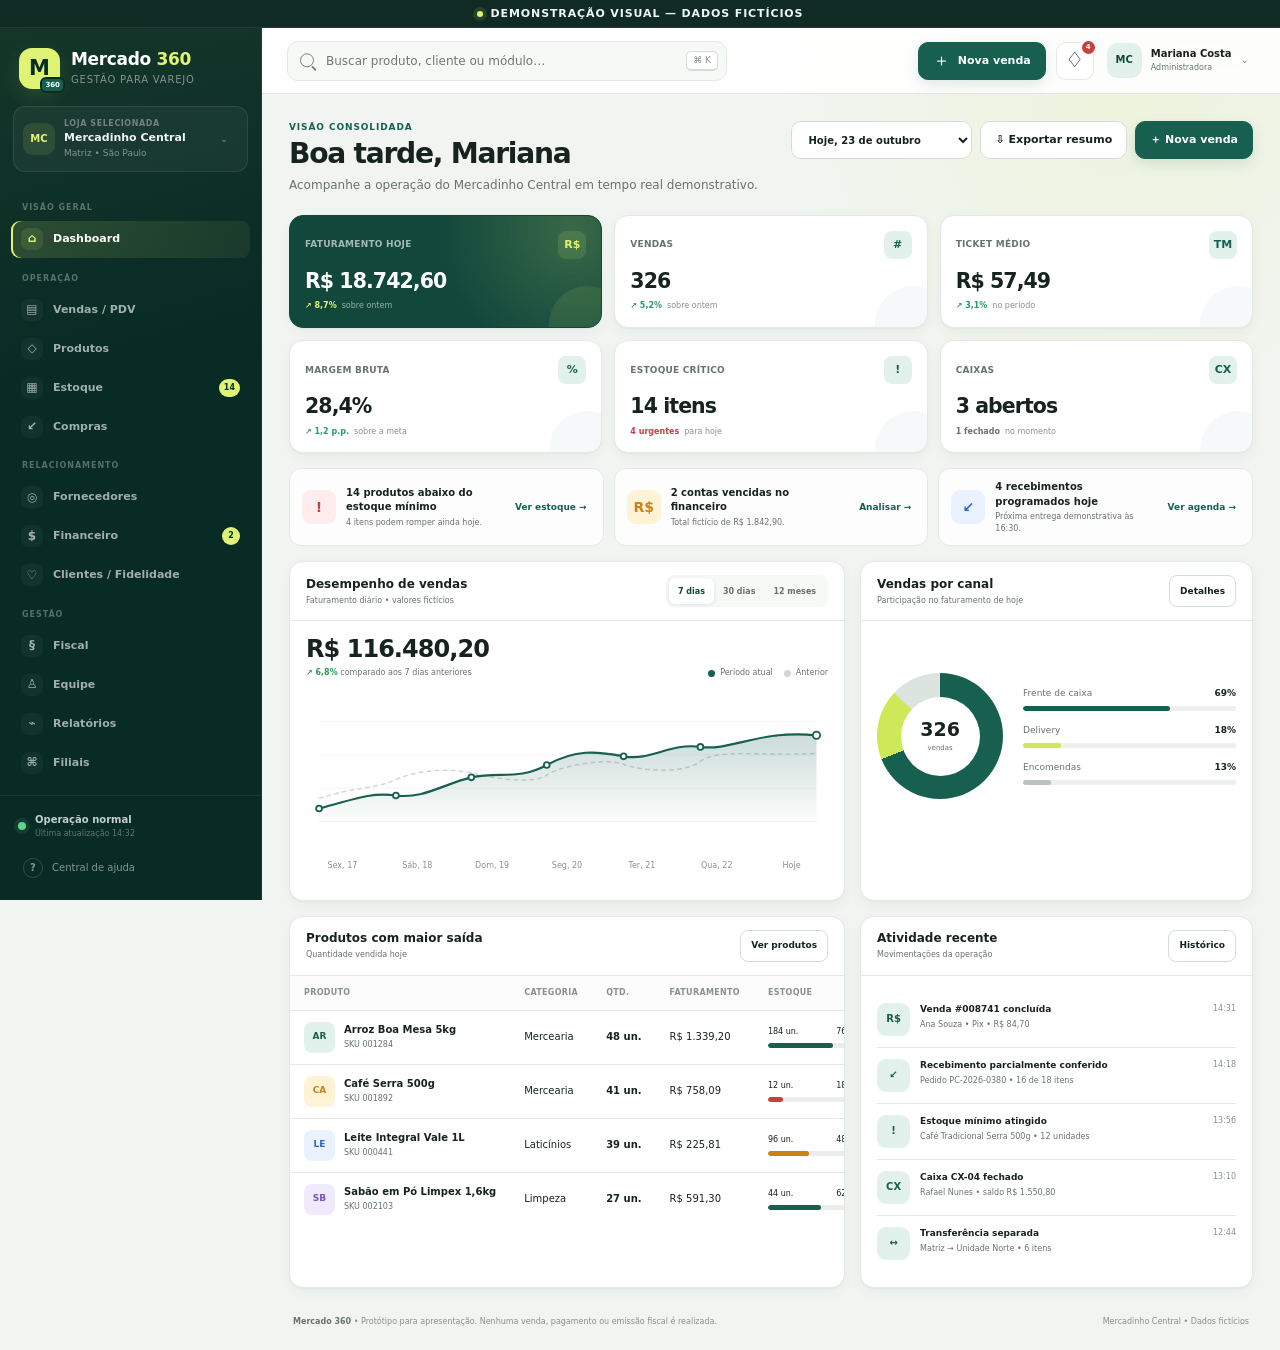
==== mercado-360/index.html @ c3886b01 "Publish Mercado 360 interactive demonstration" ====
<!doctype html>
<html lang="pt-BR">
  <head>
    <meta charset="utf-8" />
    <meta name="viewport" content="width=device-width, initial-scale=1" />
    <meta name="theme-color" content="#123b34" />
    <meta name="robots" content="noindex, nofollow" />
    <meta
      name="description"
      content="Demonstração visual do Mercado 360, uma plataforma de gestão para mercados e redes varejistas."
    />
    <title>Mercado 360 — Gestão inteligente para o varejo</title>
    <link rel="icon" href="data:image/svg+xml,%3Csvg xmlns='http://www.w3.org/2000/svg' viewBox='0 0 64 64'%3E%3Crect width='64' height='64' rx='16' fill='%23123b34'/%3E%3Cpath d='M17 45V19h8l7 12 7-12h8v26h-8V31l-7 11-7-11v14z' fill='%23d8f596'/%3E%3C/svg%3E" />
    <link rel="stylesheet" href="./styles.css" />
  </head>
  <body>
    <a class="skip-link" href="#main-content">Pular para o conteúdo</a>

    <div class="demo-strip" role="note">
      <span class="demo-strip__dot" aria-hidden="true"></span>
      Demonstração visual — dados fictícios
    </div>

    <div class="app-shell">
      <div class="sidebar-backdrop" data-close-menu></div>

      <aside class="sidebar" id="sidebar" aria-label="Navegação principal">
        <div class="brand">
          <div class="brand__mark" aria-hidden="true">
            <span>M</span>
            <i>360</i>
          </div>
          <div>
            <strong>Mercado <b>360</b></strong>
            <small>Gestão para varejo</small>
          </div>
        </div>

        <div class="store-switcher">
          <div class="store-switcher__icon" aria-hidden="true">MC</div>
          <div>
            <small>Loja selecionada</small>
            <strong>Mercadinho Central</strong>
            <span>Matriz • São Paulo</span>
          </div>
          <button class="icon-button icon-button--quiet" type="button" data-demo-action="Troca de loja" aria-label="Trocar loja">
            <span aria-hidden="true">⌄</span>
          </button>
        </div>

        <nav class="primary-nav" id="primary-nav" aria-label="Módulos do sistema"></nav>

        <div class="sidebar__footer">
          <div class="operation-status">
            <span class="status-pulse" aria-hidden="true"></span>
            <div>
              <strong>Operação normal</strong>
              <small>Última atualização 14:32</small>
            </div>
          </div>
          <button class="support-link" type="button" data-demo-action="Central de ajuda">
            <span aria-hidden="true">?</span>
            Central de ajuda
          </button>
        </div>
      </aside>

      <section class="workspace">
        <header class="topbar">
          <div class="topbar__start">
            <button class="menu-toggle icon-button" id="menu-toggle" type="button" aria-label="Abrir menu" aria-controls="sidebar" aria-expanded="false">
              <span></span><span></span><span></span>
            </button>
            <div class="global-search" id="global-search-wrap">
              <span class="global-search__icon" aria-hidden="true"></span>
              <label class="sr-only" for="global-search">Buscar no sistema</label>
              <input
                id="global-search"
                type="search"
                autocomplete="off"
                placeholder="Buscar produto, cliente ou módulo…"
                aria-controls="search-results"
                aria-expanded="false"
              />
              <kbd>⌘ K</kbd>
              <div class="search-results" id="search-results" role="listbox" aria-label="Resultados da busca"></div>
            </div>
          </div>

          <div class="topbar__actions">
            <button class="quick-sale-button" type="button" data-open-sale>
              <span aria-hidden="true">＋</span>
              <span>Nova venda</span>
            </button>
            <button class="icon-button notification-button" type="button" data-demo-action="Central de notificações" aria-label="Notificações">
              <span aria-hidden="true">♢</span>
              <i>4</i>
            </button>
            <button class="profile-button" type="button" data-demo-action="Menu do perfil" aria-label="Abrir perfil de Mariana Costa">
              <span class="avatar">MC</span>
              <span class="profile-button__copy">
                <strong>Mariana Costa</strong>
                <small>Administradora</small>
              </span>
              <span aria-hidden="true">⌄</span>
            </button>
          </div>
        </header>

        <main class="content" id="main-content" tabindex="-1">
          <div id="page-content" aria-live="polite"></div>
        </main>
      </section>
    </div>

    <div class="modal" id="sale-modal" role="dialog" aria-modal="true" aria-labelledby="sale-modal-title" hidden>
      <div class="modal__backdrop" data-close-sale></div>
      <div class="sale-panel">
        <header class="sale-panel__header">
          <div>
            <span class="eyebrow">Venda demonstrativa</span>
            <h2 id="sale-modal-title">Nova venda</h2>
          </div>
          <button class="icon-button" type="button" data-close-sale aria-label="Fechar nova venda">×</button>
        </header>

        <div class="sale-panel__body">
          <section class="product-picker">
            <label for="sale-search">Localizar item</label>
            <div class="sale-search">
              <span aria-hidden="true"></span>
              <input id="sale-search" type="search" placeholder="Código de barras ou descrição" autocomplete="off" />
              <kbd>F2</kbd>
            </div>
            <p class="field-help">Clique em um produto para adicionar ao carrinho.</p>
            <div class="sale-categories" aria-label="Categorias">
              <button class="chip is-active" type="button">Todos</button>
              <button class="chip" type="button">Mercearia</button>
              <button class="chip" type="button">Hortifruti</button>
              <button class="chip" type="button">Bebidas</button>
            </div>
            <div class="product-grid" id="sale-products"></div>
          </section>

          <aside class="cart" aria-label="Carrinho da venda">
            <div class="cart__heading">
              <div>
                <span class="eyebrow">Cupom atual</span>
                <h3>Itens da venda</h3>
              </div>
              <span class="cart-count" id="cart-count">0 itens</span>
            </div>
            <div class="cart-items" id="cart-items"></div>
            <div class="cart-empty" id="cart-empty">
              <span aria-hidden="true">▧</span>
              <strong>O carrinho está vazio</strong>
              <small>Adicione um produto para iniciar.</small>
            </div>
            <div class="cart-summary">
              <div><span>Subtotal</span><strong id="cart-subtotal">R$ 0,00</strong></div>
              <div><span>Descontos</span><strong class="positive">R$ 0,00</strong></div>
              <div class="cart-summary__total"><span>Total</span><strong id="cart-total">R$ 0,00</strong></div>
              <button class="primary-button primary-button--wide" id="finish-sale" type="button" disabled>
                Ir para pagamento
                <span aria-hidden="true">→</span>
              </button>
              <small class="demo-disclaimer">Simulação visual: nenhuma cobrança ou registro será realizado.</small>
            </div>
          </aside>
        </div>
      </div>
    </div>

    <div class="toast-region" id="toast-region" aria-live="polite" aria-atomic="true"></div>
    <script src="./app.js"></script>
  </body>
</html>
---- mercado-360/styles.css ----
:root {
  color-scheme: light;
  --ink: #17231f;
  --muted: #67736e;
  --muted-2: #87928d;
  --line: #e3e9e5;
  --line-strong: #d3dcd7;
  --surface: #ffffff;
  --surface-soft: #f7f9f7;
  --canvas: #f1f4f1;
  --forest-950: #082b25;
  --forest-900: #0b352d;
  --forest-800: #12483c;
  --forest-700: #176050;
  --forest-100: #e3f1ec;
  --accent: #dff474;
  --accent-strong: #cde858;
  --amber: #c98213;
  --amber-soft: #fff3d6;
  --red: #c64040;
  --red-soft: #ffeded;
  --blue: #3167bf;
  --blue-soft: #eaf1ff;
  --violet: #7554b9;
  --violet-soft: #f0eaff;
  --shadow-sm: 0 1px 2px rgba(11, 53, 45, 0.04), 0 4px 14px rgba(11, 53, 45, 0.04);
  --shadow-md: 0 16px 46px rgba(8, 43, 37, 0.14);
  --radius-sm: 9px;
  --radius-md: 14px;
  --radius-lg: 20px;
  --demo-height: 28px;
  --sidebar-width: 262px;
  font-family: Inter, ui-sans-serif, system-ui, -apple-system, BlinkMacSystemFont, "Segoe UI", sans-serif;
}

* {
  box-sizing: border-box;
}

html {
  min-width: 320px;
  background: var(--canvas);
  scroll-behavior: smooth;
}

body {
  margin: 0;
  min-width: 320px;
  min-height: 100vh;
  color: var(--ink);
  background:
    radial-gradient(circle at 88% 6%, rgba(223, 244, 116, 0.16), transparent 22rem),
    var(--canvas);
  font-size: 14px;
  line-height: 1.45;
  -webkit-font-smoothing: antialiased;
}

button,
input,
select {
  font: inherit;
}

button,
select {
  cursor: pointer;
}

button {
  color: inherit;
}

button:focus-visible,
input:focus-visible,
select:focus-visible,
[tabindex]:focus-visible {
  outline: 3px solid rgba(49, 103, 191, 0.32);
  outline-offset: 2px;
}

.skip-link {
  position: fixed;
  z-index: 500;
  top: 8px;
  left: 12px;
  transform: translateY(-140%);
  padding: 10px 14px;
  border-radius: 8px;
  color: #fff;
  background: var(--forest-900);
  text-decoration: none;
  transition: transform 160ms ease;
}

.skip-link:focus {
  transform: translateY(0);
}

.sr-only {
  position: absolute;
  width: 1px;
  height: 1px;
  padding: 0;
  margin: -1px;
  overflow: hidden;
  clip: rect(0, 0, 0, 0);
  white-space: nowrap;
  border: 0;
}

.demo-strip {
  position: fixed;
  z-index: 300;
  inset: 0 0 auto 0;
  height: var(--demo-height);
  display: flex;
  align-items: center;
  justify-content: center;
  gap: 8px;
  padding: 0 16px;
  color: #eef7f4;
  background: #102a24;
  border-bottom: 1px solid rgba(255, 255, 255, 0.08);
  font-size: 11px;
  font-weight: 700;
  letter-spacing: 0.08em;
  text-transform: uppercase;
}

.demo-strip__dot {
  width: 6px;
  height: 6px;
  border-radius: 50%;
  background: var(--accent);
  box-shadow: 0 0 0 4px rgba(223, 244, 116, 0.11);
}

.app-shell {
  display: flex;
  min-height: 100vh;
  padding-top: var(--demo-height);
}

.sidebar {
  position: fixed;
  z-index: 120;
  top: var(--demo-height);
  bottom: 0;
  left: 0;
  width: var(--sidebar-width);
  display: flex;
  flex-direction: column;
  color: rgba(255, 255, 255, 0.86);
  background:
    linear-gradient(165deg, rgba(223, 244, 116, 0.055), transparent 38%),
    var(--forest-950);
  border-right: 1px solid rgba(255, 255, 255, 0.06);
  overflow: hidden;
}

.brand {
  min-height: 78px;
  display: flex;
  align-items: center;
  gap: 11px;
  padding: 16px 19px 13px;
}

.brand__mark {
  position: relative;
  width: 41px;
  height: 41px;
  display: grid;
  place-items: center;
  flex: 0 0 auto;
  border-radius: 13px;
  color: var(--forest-950);
  background: var(--accent);
  box-shadow: 0 7px 20px rgba(223, 244, 116, 0.12);
}

.brand__mark span {
  font-size: 21px;
  font-weight: 900;
  letter-spacing: -0.08em;
  transform: translateX(-1px);
}

.brand__mark i {
  position: absolute;
  right: -5px;
  bottom: -4px;
  min-width: 23px;
  padding: 1px 3px;
  border-radius: 6px;
  color: #fff;
  background: var(--forest-700);
  border: 2px solid var(--forest-950);
  font-size: 7px;
  font-style: normal;
  font-weight: 900;
  text-align: center;
}

.brand strong {
  display: block;
  color: #fff;
  font-size: 17px;
  line-height: 1.1;
  letter-spacing: -0.02em;
}

.brand strong b {
  color: var(--accent);
}

.brand small {
  display: block;
  margin-top: 4px;
  color: rgba(255, 255, 255, 0.48);
  font-size: 10px;
  letter-spacing: 0.08em;
  text-transform: uppercase;
}

.store-switcher {
  min-height: 66px;
  display: grid;
  grid-template-columns: 32px minmax(0, 1fr) 28px;
  align-items: center;
  gap: 9px;
  margin: 0 13px 10px;
  padding: 9px;
  border: 1px solid rgba(255, 255, 255, 0.09);
  border-radius: 12px;
  background: rgba(255, 255, 255, 0.045);
}

.store-switcher__icon {
  width: 32px;
  height: 32px;
  display: grid;
  place-items: center;
  border-radius: 9px;
  color: var(--accent);
  background: rgba(223, 244, 116, 0.11);
  font-size: 10px;
  font-weight: 900;
}

.store-switcher small,
.store-switcher strong,
.store-switcher span {
  display: block;
  overflow: hidden;
  text-overflow: ellipsis;
  white-space: nowrap;
}

.store-switcher small {
  color: rgba(255, 255, 255, 0.38);
  font-size: 8px;
  font-weight: 700;
  letter-spacing: 0.07em;
  text-transform: uppercase;
}

.store-switcher strong {
  margin-top: 1px;
  color: rgba(255, 255, 255, 0.94);
  font-size: 11px;
}

.store-switcher span {
  margin-top: 1px;
  color: rgba(255, 255, 255, 0.45);
  font-size: 9px;
}

.icon-button {
  width: 38px;
  height: 38px;
  display: inline-grid;
  place-items: center;
  padding: 0;
  border: 1px solid var(--line);
  border-radius: 10px;
  background: var(--surface);
  transition: border-color 150ms ease, background 150ms ease, transform 150ms ease;
}

.icon-button:hover {
  border-color: var(--line-strong);
  background: var(--surface-soft);
}

.icon-button:active {
  transform: scale(0.97);
}

.icon-button--quiet {
  width: 28px;
  height: 28px;
  color: rgba(255, 255, 255, 0.5);
  border-color: transparent;
  background: transparent;
}

.icon-button--quiet:hover {
  color: #fff;
  border-color: rgba(255, 255, 255, 0.08);
  background: rgba(255, 255, 255, 0.05);
}

.primary-nav {
  flex: 1;
  padding: 5px 11px 18px;
  overflow-y: auto;
  scrollbar-width: thin;
  scrollbar-color: rgba(255, 255, 255, 0.12) transparent;
}

.nav-section-label {
  display: block;
  margin: 15px 11px 7px;
  color: rgba(255, 255, 255, 0.32);
  font-size: 8px;
  font-weight: 800;
  letter-spacing: 0.12em;
  text-transform: uppercase;
}

.nav-item {
  width: 100%;
  min-height: 37px;
  display: flex;
  align-items: center;
  gap: 10px;
  margin: 2px 0;
  padding: 7px 10px;
  border: 0;
  border-radius: 9px;
  color: rgba(255, 255, 255, 0.62);
  background: transparent;
  font-size: 11px;
  font-weight: 600;
  text-align: left;
  transition: color 140ms ease, background 140ms ease, transform 140ms ease;
}

.nav-item:hover {
  color: #fff;
  background: rgba(255, 255, 255, 0.055);
}

.nav-item[aria-current="page"] {
  color: #fff;
  background: linear-gradient(90deg, rgba(223, 244, 116, 0.15), rgba(223, 244, 116, 0.07));
  box-shadow: inset 2px 0 0 var(--accent);
}

.nav-item__icon {
  width: 22px;
  height: 22px;
  display: grid;
  place-items: center;
  flex: 0 0 auto;
  border-radius: 7px;
  color: rgba(255, 255, 255, 0.62);
  background: rgba(255, 255, 255, 0.04);
  font-size: 12px;
}

.nav-item[aria-current="page"] .nav-item__icon {
  color: var(--accent);
  background: rgba(223, 244, 116, 0.1);
}

.nav-item__label {
  flex: 1;
}

.nav-item__badge {
  min-width: 18px;
  height: 18px;
  display: grid;
  place-items: center;
  padding: 0 5px;
  border-radius: 9px;
  color: var(--forest-950);
  background: var(--accent);
  font-size: 8px;
  font-weight: 900;
}

.sidebar__footer {
  padding: 10px 13px 14px;
  border-top: 1px solid rgba(255, 255, 255, 0.07);
}

.operation-status {
  display: flex;
  align-items: center;
  gap: 9px;
  padding: 7px 5px 10px;
}

.status-pulse {
  width: 8px;
  height: 8px;
  flex: 0 0 auto;
  border-radius: 50%;
  background: #62d38d;
  box-shadow: 0 0 0 4px rgba(98, 211, 141, 0.11);
}

.operation-status strong,
.operation-status small {
  display: block;
}

.operation-status strong {
  color: rgba(255, 255, 255, 0.77);
  font-size: 10px;
}

.operation-status small {
  margin-top: 1px;
  color: rgba(255, 255, 255, 0.35);
  font-size: 8px;
}

.support-link {
  width: 100%;
  display: flex;
  align-items: center;
  gap: 9px;
  padding: 8px 10px;
  color: rgba(255, 255, 255, 0.5);
  border: 0;
  border-radius: 9px;
  background: transparent;
  font-size: 10px;
  text-align: left;
}

.support-link:hover {
  color: #fff;
  background: rgba(255, 255, 255, 0.05);
}

.support-link span {
  width: 20px;
  height: 20px;
  display: grid;
  place-items: center;
  border: 1px solid rgba(255, 255, 255, 0.16);
  border-radius: 50%;
  font-weight: 800;
}

.sidebar-backdrop {
  position: fixed;
  z-index: 110;
  inset: var(--demo-height) 0 0 0;
  display: none;
  background: rgba(3, 18, 15, 0.48);
  backdrop-filter: blur(2px);
}

.workspace {
  width: calc(100% - var(--sidebar-width));
  min-width: 0;
  min-height: calc(100vh - var(--demo-height));
  margin-left: var(--sidebar-width);
}

.topbar {
  position: sticky;
  z-index: 80;
  top: var(--demo-height);
  min-height: 66px;
  display: flex;
  align-items: center;
  justify-content: space-between;
  gap: 20px;
  padding: 12px 25px;
  background: rgba(255, 255, 255, 0.88);
  border-bottom: 1px solid var(--line);
  backdrop-filter: blur(18px);
}

.topbar__start,
.topbar__actions {
  display: flex;
  align-items: center;
  gap: 10px;
}

.topbar__start {
  min-width: 0;
  flex: 1;
}

.menu-toggle {
  display: none;
}

.menu-toggle span {
  width: 17px;
  height: 2px;
  display: block;
  margin: 2px auto;
  border-radius: 2px;
  background: var(--ink);
}

.global-search {
  position: relative;
  width: min(440px, 100%);
}

.global-search__icon,
.sale-search > span {
  position: absolute;
  top: 50%;
  left: 13px;
  width: 14px;
  height: 14px;
  border: 1.7px solid #77837e;
  border-radius: 50%;
  transform: translateY(-55%);
  pointer-events: none;
}

.global-search__icon::after,
.sale-search > span::after {
  content: "";
  position: absolute;
  right: -4px;
  bottom: -3px;
  width: 6px;
  height: 1.7px;
  border-radius: 2px;
  background: #77837e;
  transform: rotate(45deg);
}

.global-search input {
  width: 100%;
  height: 40px;
  padding: 0 54px 0 38px;
  border: 1px solid var(--line);
  border-radius: 11px;
  color: var(--ink);
  background: var(--surface-soft);
  font-size: 12px;
  transition: border-color 150ms ease, box-shadow 150ms ease, background 150ms ease;
}

.global-search input:focus {
  border-color: #a6b9b0;
  background: #fff;
  box-shadow: 0 0 0 4px rgba(23, 96, 80, 0.07);
}

.global-search kbd,
.sale-search kbd {
  position: absolute;
  top: 50%;
  right: 9px;
  transform: translateY(-50%);
  padding: 2px 6px;
  color: var(--muted-2);
  border: 1px solid var(--line-strong);
  border-bottom-width: 2px;
  border-radius: 5px;
  background: #fff;
  font-family: inherit;
  font-size: 9px;
}

.search-results {
  position: absolute;
  z-index: 160;
  top: calc(100% + 8px);
  left: 0;
  right: 0;
  display: none;
  max-height: 340px;
  padding: 7px;
  overflow-y: auto;
  border: 1px solid var(--line);
  border-radius: 13px;
  background: #fff;
  box-shadow: var(--shadow-md);
}

.search-results.is-open {
  display: block;
}

.search-result {
  width: 100%;
  display: grid;
  grid-template-columns: 34px minmax(0, 1fr) auto;
  align-items: center;
  gap: 10px;
  padding: 9px;
  border: 0;
  border-radius: 9px;
  background: transparent;
  text-align: left;
}

.search-result:hover {
  background: var(--surface-soft);
}

.search-result__icon {
  width: 34px;
  height: 34px;
  display: grid;
  place-items: center;
  border-radius: 9px;
  color: var(--forest-700);
  background: var(--forest-100);
  font-weight: 800;
}

.search-result strong,
.search-result small {
  display: block;
}

.search-result strong {
  font-size: 11px;
}

.search-result small {
  margin-top: 2px;
  color: var(--muted);
  font-size: 9px;
}

.search-result > span:last-child {
  color: var(--muted-2);
}

.search-empty {
  padding: 18px;
  color: var(--muted);
  font-size: 11px;
  text-align: center;
}

.quick-sale-button,
.primary-button,
.secondary-button,
.outline-button,
.danger-button {
  min-height: 38px;
  display: inline-flex;
  align-items: center;
  justify-content: center;
  gap: 8px;
  padding: 0 14px;
  border-radius: 10px;
  font-size: 11px;
  font-weight: 800;
  white-space: nowrap;
  transition: transform 140ms ease, box-shadow 140ms ease, background 140ms ease, border-color 140ms ease;
}

.quick-sale-button,
.primary-button {
  color: #fff;
  border: 1px solid var(--forest-700);
  background: var(--forest-700);
  box-shadow: 0 5px 13px rgba(23, 96, 80, 0.13);
}

.quick-sale-button:hover,
.primary-button:hover {
  background: var(--forest-800);
  box-shadow: 0 7px 17px rgba(23, 96, 80, 0.18);
}

.quick-sale-button:active,
.primary-button:active,
.secondary-button:active,
.outline-button:active {
  transform: translateY(1px);
}

.quick-sale-button span:first-child {
  font-size: 17px;
  font-weight: 400;
  line-height: 1;
}

.secondary-button,
.outline-button {
  color: var(--ink);
  border: 1px solid var(--line-strong);
  background: #fff;
}

.secondary-button:hover,
.outline-button:hover {
  border-color: #b8c7bf;
  background: var(--surface-soft);
}

.outline-button--compact {
  min-height: 32px;
  padding: 0 10px;
  border-radius: 8px;
  font-size: 9px;
}

.danger-button {
  color: var(--red);
  border: 1px solid #f0c5c5;
  background: var(--red-soft);
}

.notification-button {
  position: relative;
}

.notification-button > span {
  font-size: 21px;
  line-height: 1;
}

.notification-button i {
  position: absolute;
  top: -4px;
  right: -4px;
  min-width: 17px;
  height: 17px;
  display: grid;
  place-items: center;
  padding: 0 4px;
  border: 2px solid #fff;
  border-radius: 9px;
  color: #fff;
  background: var(--red);
  font-size: 7px;
  font-style: normal;
  font-weight: 900;
}

.profile-button {
  display: flex;
  align-items: center;
  gap: 9px;
  padding: 3px 6px 3px 3px;
  border: 0;
  border-radius: 11px;
  background: transparent;
  text-align: left;
}

.profile-button:hover {
  background: var(--surface-soft);
}

.avatar {
  width: 35px;
  height: 35px;
  display: grid;
  place-items: center;
  border-radius: 10px;
  color: var(--forest-800);
  background: var(--forest-100);
  font-size: 10px;
  font-weight: 900;
}

.profile-button__copy strong,
.profile-button__copy small {
  display: block;
}

.profile-button__copy strong {
  font-size: 10px;
}

.profile-button__copy small {
  margin-top: 1px;
  color: var(--muted);
  font-size: 8px;
}

.profile-button > span:last-child {
  color: var(--muted-2);
  font-size: 10px;
}

.content {
  width: 100%;
  max-width: 1660px;
  margin: 0 auto;
  padding: 27px 27px 20px;
}

.page-enter {
  animation: page-enter 260ms ease both;
}

@keyframes page-enter {
  from { opacity: 0; transform: translateY(6px); }
  to { opacity: 1; transform: translateY(0); }
}

.page-header {
  display: flex;
  align-items: flex-start;
  justify-content: space-between;
  gap: 20px;
  margin-bottom: 21px;
}

.page-header h1 {
  margin: 0;
  font-size: clamp(23px, 2.2vw, 30px);
  line-height: 1.12;
  letter-spacing: -0.045em;
}

.page-header p {
  max-width: 680px;
  margin: 7px 0 0;
  color: var(--muted);
  font-size: 12px;
}

.page-header__actions {
  display: flex;
  align-items: center;
  justify-content: flex-end;
  gap: 8px;
  flex-wrap: wrap;
}

.eyebrow {
  display: block;
  margin-bottom: 4px;
  color: var(--forest-700);
  font-size: 9px;
  font-weight: 900;
  letter-spacing: 0.1em;
  text-transform: uppercase;
}

.date-filter,
.select-control,
.search-control {
  min-height: 38px;
  padding: 0 34px 0 12px;
  border: 1px solid var(--line-strong);
  border-radius: 10px;
  color: var(--ink);
  background: #fff;
  font-size: 10px;
  font-weight: 700;
}

.search-control {
  width: min(280px, 100%);
  padding-right: 12px;
}

.kpi-grid {
  display: grid;
  grid-template-columns: repeat(6, minmax(0, 1fr));
  gap: 12px;
  margin-bottom: 15px;
}

.metric-card {
  position: relative;
  min-width: 0;
  min-height: 120px;
  padding: 15px;
  overflow: hidden;
  border: 1px solid var(--line);
  border-radius: var(--radius-md);
  background: var(--surface);
  box-shadow: var(--shadow-sm);
}

.metric-card::after {
  content: "";
  position: absolute;
  right: -24px;
  bottom: -35px;
  width: 76px;
  height: 76px;
  border-radius: 50%;
  background: rgba(23, 96, 80, 0.035);
}

.metric-card--primary {
  color: #fff;
  border-color: var(--forest-800);
  background:
    radial-gradient(circle at 91% 13%, rgba(223, 244, 116, 0.19), transparent 44%),
    var(--forest-800);
}

.metric-card--primary::after {
  background: rgba(223, 244, 116, 0.09);
}

.metric-card__top {
  display: flex;
  align-items: center;
  justify-content: space-between;
  gap: 8px;
}

.metric-card__label {
  color: var(--muted);
  font-size: 9px;
  font-weight: 800;
  letter-spacing: 0.025em;
  text-transform: uppercase;
}

.metric-card--primary .metric-card__label {
  color: rgba(255, 255, 255, 0.62);
}

.metric-card__icon {
  width: 28px;
  height: 28px;
  display: grid;
  place-items: center;
  border-radius: 8px;
  color: var(--forest-700);
  background: var(--forest-100);
  font-size: 11px;
  font-weight: 900;
}

.metric-card--primary .metric-card__icon {
  color: var(--accent);
  background: rgba(223, 244, 116, 0.12);
}

.metric-card__value {
  display: block;
  margin-top: 12px;
  font-size: clamp(18px, 1.6vw, 25px);
  line-height: 1;
  letter-spacing: -0.045em;
  white-space: nowrap;
}

.metric-card__footer {
  display: flex;
  align-items: center;
  gap: 5px;
  margin-top: 9px;
  color: var(--muted-2);
  font-size: 8px;
}

.metric-card--primary .metric-card__footer {
  color: rgba(255, 255, 255, 0.56);
}

.trend-up,
.trend-down,
.trend-neutral {
  display: inline-flex;
  align-items: center;
  gap: 2px;
  font-weight: 900;
}

.trend-up { color: #2a9860; }
.trend-down { color: var(--red); }
.trend-neutral { color: var(--muted); }
.metric-card--primary .trend-up { color: var(--accent); }

.dashboard-alerts {
  display: grid;
  grid-template-columns: repeat(3, minmax(0, 1fr));
  gap: 10px;
  margin-bottom: 15px;
}

.inline-alert {
  min-height: 62px;
  display: grid;
  grid-template-columns: 34px minmax(0, 1fr) auto;
  align-items: center;
  gap: 10px;
  padding: 11px 12px;
  border: 1px solid var(--line);
  border-radius: 12px;
  background: rgba(255, 255, 255, 0.82);
}

.inline-alert__icon {
  width: 34px;
  height: 34px;
  display: grid;
  place-items: center;
  border-radius: 9px;
  color: var(--amber);
  background: var(--amber-soft);
  font-weight: 900;
}

.inline-alert--red .inline-alert__icon {
  color: var(--red);
  background: var(--red-soft);
}

.inline-alert--blue .inline-alert__icon {
  color: var(--blue);
  background: var(--blue-soft);
}

.inline-alert strong,
.inline-alert small {
  display: block;
}

.inline-alert strong {
  font-size: 10px;
}

.inline-alert small {
  margin-top: 2px;
  color: var(--muted);
  font-size: 8px;
}

.inline-alert button {
  padding: 4px;
  color: var(--forest-700);
  border: 0;
  background: transparent;
  font-size: 9px;
  font-weight: 900;
}

.dashboard-grid {
  display: grid;
  grid-template-columns: repeat(12, minmax(0, 1fr));
  gap: 15px;
  margin-bottom: 15px;
}

.card {
  min-width: 0;
  border: 1px solid var(--line);
  border-radius: var(--radius-md);
  background: var(--surface);
  box-shadow: var(--shadow-sm);
}

.card--span-8 { grid-column: span 8; }
.card--span-7 { grid-column: span 7; }
.card--span-6 { grid-column: span 6; }
.card--span-5 { grid-column: span 5; }
.card--span-4 { grid-column: span 4; }
.card--span-12 { grid-column: span 12; }

.card__header {
  min-height: 59px;
  display: flex;
  align-items: center;
  justify-content: space-between;
  gap: 16px;
  padding: 13px 16px;
  border-bottom: 1px solid var(--line);
}

.card__header h2,
.card__header h3 {
  margin: 0;
  font-size: 12px;
  line-height: 1.25;
}

.card__header p {
  margin: 3px 0 0;
  color: var(--muted);
  font-size: 8px;
}

.card__body {
  padding: 16px;
}

.card__body--flush {
  padding: 0;
}

.segmented-control {
  display: inline-flex;
  padding: 3px;
  border-radius: 8px;
  background: var(--surface-soft);
}

.segmented-control button {
  min-height: 26px;
  padding: 0 9px;
  border: 0;
  border-radius: 6px;
  color: var(--muted);
  background: transparent;
  font-size: 8px;
  font-weight: 800;
}

.segmented-control button.is-active {
  color: var(--forest-800);
  background: #fff;
  box-shadow: 0 1px 4px rgba(8, 43, 37, 0.1);
}

.revenue-summary {
  display: flex;
  align-items: flex-end;
  justify-content: space-between;
  gap: 15px;
  margin-bottom: 5px;
}

.revenue-summary strong {
  display: block;
  font-size: 24px;
  line-height: 1;
  letter-spacing: -0.04em;
}

.revenue-summary small {
  display: block;
  margin-top: 6px;
  color: var(--muted);
  font-size: 8px;
}

.legend {
  display: flex;
  align-items: center;
  gap: 11px;
  color: var(--muted);
  font-size: 8px;
}

.legend span {
  display: inline-flex;
  align-items: center;
  gap: 5px;
}

.legend i {
  width: 7px;
  height: 7px;
  border-radius: 50%;
  background: var(--forest-700);
}

.legend span:nth-child(2) i {
  background: #cfd8d3;
}

.line-chart {
  position: relative;
  min-height: 198px;
  margin-top: 7px;
}

.line-chart svg {
  width: 100%;
  height: 174px;
  overflow: visible;
}

.chart-grid-line {
  stroke: #edf1ee;
  stroke-width: 1;
}

.chart-area {
  fill: url(#revenue-fill);
}

.chart-line {
  fill: none;
  stroke: var(--forest-700);
  stroke-width: 3;
  stroke-linecap: round;
  stroke-linejoin: round;
}

.chart-comparison {
  fill: none;
  stroke: #cfd8d3;
  stroke-width: 2;
  stroke-dasharray: 5 6;
  stroke-linecap: round;
}

.chart-point {
  fill: #fff;
  stroke: var(--forest-700);
  stroke-width: 2.5;
}

.chart-labels {
  display: grid;
  grid-template-columns: repeat(7, 1fr);
  gap: 2px;
  margin-top: -5px;
  color: var(--muted-2);
  font-size: 8px;
  text-align: center;
}

.channel-layout {
  min-height: 230px;
  display: grid;
  grid-template-columns: 128px minmax(0, 1fr);
  align-items: center;
  gap: 18px;
}

.donut {
  --v1: 69%;
  --v2: 87%;
  position: relative;
  width: 126px;
  height: 126px;
  display: grid;
  place-items: center;
  border-radius: 50%;
  background: conic-gradient(var(--forest-700) 0 var(--v1), var(--accent-strong) var(--v1) var(--v2), #dce4df var(--v2) 100%);
}

.donut::before {
  content: "";
  width: 79px;
  height: 79px;
  border-radius: 50%;
  background: #fff;
}

.donut__copy {
  position: absolute;
  display: grid;
  place-items: center;
}

.donut__copy strong {
  font-size: 19px;
  line-height: 1;
}

.donut__copy small {
  margin-top: 4px;
  color: var(--muted);
  font-size: 7px;
}

.channel-list {
  display: grid;
  gap: 13px;
}

.channel-item {
  display: grid;
  grid-template-columns: minmax(0, 1fr) auto;
  gap: 6px 10px;
}

.channel-item span,
.channel-item strong {
  font-size: 9px;
}

.channel-item span {
  color: var(--muted);
}

.channel-item__bar {
  grid-column: 1 / -1;
  height: 5px;
  overflow: hidden;
  border-radius: 3px;
  background: #edf1ee;
}

.channel-item__bar i {
  display: block;
  height: 100%;
  border-radius: inherit;
  background: var(--forest-700);
}

.channel-item:nth-child(2) .channel-item__bar i { background: var(--accent-strong); }
.channel-item:nth-child(3) .channel-item__bar i { background: #b8c4bd; }

.data-table-wrap {
  width: 100%;
  overflow-x: auto;
}

.data-table {
  width: 100%;
  border-collapse: collapse;
  font-size: 10px;
}

.data-table th,
.data-table td {
  padding: 11px 14px;
  border-bottom: 1px solid var(--line);
  text-align: left;
  white-space: nowrap;
}

.data-table th {
  color: var(--muted-2);
  background: #fbfcfb;
  font-size: 8px;
  font-weight: 800;
  letter-spacing: 0.04em;
  text-transform: uppercase;
}

.data-table tbody tr:last-child td {
  border-bottom: 0;
}

.data-table tbody tr {
  transition: background 130ms ease;
}

.data-table tbody tr:hover {
  background: #fafcfb;
}

.table-primary {
  display: flex;
  align-items: center;
  gap: 9px;
}

.product-thumb,
.entity-avatar {
  width: 31px;
  height: 31px;
  display: grid;
  place-items: center;
  flex: 0 0 auto;
  border-radius: 8px;
  color: var(--forest-700);
  background: var(--forest-100);
  font-size: 9px;
  font-weight: 900;
}

.product-thumb--amber { color: var(--amber); background: var(--amber-soft); }
.product-thumb--blue { color: var(--blue); background: var(--blue-soft); }
.product-thumb--violet { color: var(--violet); background: var(--violet-soft); }

.table-primary strong,
.table-primary small {
  display: block;
}

.table-primary strong {
  font-size: 10px;
}

.table-primary small {
  margin-top: 2px;
  color: var(--muted);
  font-size: 8px;
}

.text-positive { color: #238558; font-weight: 800; }
.text-warning { color: var(--amber); font-weight: 800; }
.text-danger { color: var(--red); font-weight: 800; }
.text-muted { color: var(--muted); }
.text-right { text-align: right !important; }

.badge {
  display: inline-flex;
  align-items: center;
  gap: 5px;
  min-height: 21px;
  padding: 2px 7px;
  border-radius: 7px;
  color: var(--muted);
  background: #eef2ef;
  font-size: 8px;
  font-weight: 800;
}

.badge::before {
  content: "";
  width: 5px;
  height: 5px;
  border-radius: 50%;
  background: currentColor;
}

.badge--success { color: #1e8153; background: #e5f5ec; }
.badge--warning { color: #a7680a; background: var(--amber-soft); }
.badge--danger { color: #b63535; background: var(--red-soft); }
.badge--blue { color: var(--blue); background: var(--blue-soft); }
.badge--violet { color: var(--violet); background: var(--violet-soft); }

.stock-level {
  min-width: 86px;
}

.stock-level__copy {
  display: flex;
  justify-content: space-between;
  gap: 8px;
  margin-bottom: 5px;
  font-size: 8px;
}

.stock-level__bar,
.progress-bar {
  height: 5px;
  overflow: hidden;
  border-radius: 3px;
  background: #e9eeeb;
}

.stock-level__bar i,
.progress-bar i {
  display: block;
  height: 100%;
  border-radius: inherit;
  background: var(--forest-700);
}

.stock-level--low .stock-level__bar i { background: var(--red); }
.stock-level--medium .stock-level__bar i { background: var(--amber); }

.activity-list {
  display: grid;
}

.activity-item {
  position: relative;
  display: grid;
  grid-template-columns: 33px minmax(0, 1fr) auto;
  gap: 10px;
  align-items: start;
  padding: 11px 0;
  border-bottom: 1px solid var(--line);
}

.activity-item:last-child { border-bottom: 0; }

.activity-item__icon {
  width: 33px;
  height: 33px;
  display: grid;
  place-items: center;
  border-radius: 9px;
  color: var(--forest-700);
  background: var(--forest-100);
  font-size: 10px;
  font-weight: 900;
}

.activity-item strong,
.activity-item small {
  display: block;
}

.activity-item strong {
  font-size: 9px;
}

.activity-item small {
  margin-top: 3px;
  color: var(--muted);
  font-size: 8px;
}

.activity-item time {
  color: var(--muted-2);
  font-size: 8px;
}

.module-toolbar {
  display: flex;
  align-items: center;
  justify-content: space-between;
  gap: 12px;
  margin-bottom: 14px;
  padding: 11px;
  border: 1px solid var(--line);
  border-radius: 12px;
  background: rgba(255, 255, 255, 0.75);
}

.module-toolbar__filters,
.module-toolbar__actions {
  display: flex;
  align-items: center;
  gap: 7px;
  flex-wrap: wrap;
}

.module-toolbar .search-control {
  min-width: 230px;
}

.module-summary {
  display: grid;
  grid-template-columns: repeat(4, minmax(0, 1fr));
  gap: 12px;
  margin-bottom: 15px;
}

.summary-tile {
  min-height: 97px;
  padding: 14px;
  border: 1px solid var(--line);
  border-radius: 13px;
  background: #fff;
}

.summary-tile__head {
  display: flex;
  align-items: center;
  justify-content: space-between;
  gap: 8px;
}

.summary-tile__head span {
  color: var(--muted);
  font-size: 9px;
  font-weight: 700;
}

.summary-tile__head i {
  width: 25px;
  height: 25px;
  display: grid;
  place-items: center;
  border-radius: 7px;
  color: var(--forest-700);
  background: var(--forest-100);
  font-size: 9px;
  font-style: normal;
  font-weight: 900;
}

.summary-tile strong {
  display: block;
  margin-top: 11px;
  font-size: 19px;
  line-height: 1;
  letter-spacing: -0.03em;
}

.summary-tile small {
  display: block;
  margin-top: 6px;
  color: var(--muted-2);
  font-size: 8px;
}

.module-layout {
  display: grid;
  grid-template-columns: minmax(0, 1fr) 320px;
  gap: 15px;
}

.module-side-list {
  display: grid;
  gap: 9px;
}

.module-side-item {
  display: grid;
  grid-template-columns: 31px minmax(0, 1fr) auto;
  align-items: center;
  gap: 9px;
  padding: 9px;
  border: 1px solid var(--line);
  border-radius: 10px;
  background: #fff;
}

.module-side-item__icon {
  width: 31px;
  height: 31px;
  display: grid;
  place-items: center;
  border-radius: 8px;
  color: var(--forest-700);
  background: var(--forest-100);
  font-size: 9px;
  font-weight: 900;
}

.module-side-item strong,
.module-side-item small {
  display: block;
}

.module-side-item strong { font-size: 9px; }
.module-side-item small { margin-top: 2px; color: var(--muted); font-size: 8px; }
.module-side-item > span:last-child { color: var(--muted-2); font-size: 9px; }

.insight-card {
  margin-top: 12px;
  padding: 15px;
  border-radius: 13px;
  color: #fff;
  background:
    radial-gradient(circle at 88% 18%, rgba(223, 244, 116, 0.18), transparent 38%),
    var(--forest-800);
}

.insight-card__label {
  color: var(--accent);
  font-size: 8px;
  font-weight: 900;
  letter-spacing: 0.1em;
  text-transform: uppercase;
}

.insight-card h3 {
  margin: 8px 0 6px;
  font-size: 15px;
}

.insight-card p {
  margin: 0;
  color: rgba(255, 255, 255, 0.67);
  font-size: 9px;
}

.insight-card button {
  margin-top: 13px;
  padding: 0;
  color: var(--accent);
  border: 0;
  background: transparent;
  font-size: 9px;
  font-weight: 900;
}

.settings-grid {
  display: grid;
  grid-template-columns: repeat(3, minmax(0, 1fr));
  gap: 12px;
}

.setting-card {
  min-height: 150px;
  display: flex;
  flex-direction: column;
  padding: 16px;
  border: 1px solid var(--line);
  border-radius: 14px;
  background: #fff;
}

.setting-card__icon {
  width: 37px;
  height: 37px;
  display: grid;
  place-items: center;
  border-radius: 10px;
  color: var(--forest-700);
  background: var(--forest-100);
  font-weight: 900;
}

.setting-card h3 {
  margin: 13px 0 5px;
  font-size: 12px;
}

.setting-card p {
  flex: 1;
  margin: 0 0 14px;
  color: var(--muted);
  font-size: 9px;
}

.setting-card button {
  align-self: flex-start;
  padding: 0;
  color: var(--forest-700);
  border: 0;
  background: transparent;
  font-size: 9px;
  font-weight: 900;
}

.reports-grid {
  display: grid;
  grid-template-columns: repeat(3, minmax(0, 1fr));
  gap: 12px;
}

.report-card {
  min-height: 135px;
  display: grid;
  grid-template-columns: 42px minmax(0, 1fr);
  align-content: start;
  gap: 11px;
  padding: 15px;
  border: 1px solid var(--line);
  border-radius: 14px;
  background: #fff;
  cursor: pointer;
  transition: border-color 150ms ease, transform 150ms ease, box-shadow 150ms ease;
}

.report-card:hover {
  border-color: #b8c8c0;
  transform: translateY(-2px);
  box-shadow: var(--shadow-sm);
}

.report-card__icon {
  width: 42px;
  height: 42px;
  display: grid;
  place-items: center;
  border-radius: 11px;
  color: var(--forest-700);
  background: var(--forest-100);
  font-weight: 900;
}

.report-card h3 {
  margin: 1px 0 5px;
  font-size: 11px;
}

.report-card p {
  margin: 0;
  color: var(--muted);
  font-size: 9px;
}

.report-card small {
  grid-column: 2;
  align-self: end;
  color: var(--forest-700);
  font-size: 8px;
  font-weight: 900;
}

.prototype-footer {
  display: flex;
  align-items: center;
  justify-content: space-between;
  gap: 15px;
  margin-top: 16px;
  padding: 12px 4px 2px;
  color: var(--muted-2);
  font-size: 8px;
}

.prototype-footer strong {
  color: var(--muted);
}

.prototype-footer span:last-child {
  white-space: nowrap;
}

.modal[hidden] {
  display: none;
}

.modal {
  position: fixed;
  z-index: 400;
  inset: 0;
  display: grid;
  place-items: center;
  padding: 32px;
}

.modal__backdrop {
  position: absolute;
  inset: 0;
  background: rgba(6, 30, 25, 0.62);
  backdrop-filter: blur(5px);
  animation: fade-in 170ms ease both;
}

@keyframes fade-in {
  from { opacity: 0; }
  to { opacity: 1; }
}

.sale-panel {
  position: relative;
  width: min(1080px, 100%);
  max-height: calc(100vh - 64px);
  overflow: hidden;
  border: 1px solid rgba(255, 255, 255, 0.4);
  border-radius: 19px;
  background: #fff;
  box-shadow: 0 30px 100px rgba(4, 24, 20, 0.3);
  animation: modal-enter 220ms ease both;
}

@keyframes modal-enter {
  from { opacity: 0; transform: translateY(12px) scale(0.985); }
  to { opacity: 1; transform: translateY(0) scale(1); }
}

.sale-panel__header {
  min-height: 70px;
  display: flex;
  align-items: center;
  justify-content: space-between;
  padding: 13px 17px 13px 21px;
  border-bottom: 1px solid var(--line);
}

.sale-panel__header h2 {
  margin: 0;
  font-size: 20px;
  letter-spacing: -0.03em;
}

.sale-panel__body {
  display: grid;
  grid-template-columns: minmax(0, 1.45fr) minmax(310px, 0.75fr);
  min-height: 550px;
  max-height: calc(100vh - 135px);
}

.product-picker {
  padding: 20px;
  overflow-y: auto;
  background: #fafcfa;
}

.product-picker > label {
  display: block;
  margin-bottom: 7px;
  font-size: 9px;
  font-weight: 800;
}

.sale-search {
  position: relative;
}

.sale-search input {
  width: 100%;
  height: 46px;
  padding: 0 58px 0 42px;
  border: 1px solid var(--line-strong);
  border-radius: 11px;
  background: #fff;
  font-size: 12px;
}

.field-help {
  margin: 6px 0 14px;
  color: var(--muted);
  font-size: 8px;
}

.sale-categories {
  display: flex;
  gap: 6px;
  overflow-x: auto;
  padding-bottom: 3px;
}

.chip {
  min-height: 30px;
  padding: 0 11px;
  border: 1px solid var(--line);
  border-radius: 9px;
  color: var(--muted);
  background: #fff;
  font-size: 9px;
  font-weight: 800;
  white-space: nowrap;
}

.chip--active,
.chip.is-active {
  color: #fff;
  border-color: var(--forest-700);
  background: var(--forest-700);
}

.product-grid {
  display: grid;
  grid-template-columns: repeat(3, minmax(0, 1fr));
  gap: 10px;
  margin-top: 14px;
}

.sale-product {
  min-height: 127px;
  display: flex;
  flex-direction: column;
  align-items: flex-start;
  padding: 13px;
  border: 1px solid var(--line);
  border-radius: 12px;
  background: #fff;
  text-align: left;
  transition: border-color 140ms ease, transform 140ms ease, box-shadow 140ms ease;
}

.sale-product:hover {
  border-color: #afc2b9;
  transform: translateY(-2px);
  box-shadow: var(--shadow-sm);
}

.sale-product__icon {
  width: 32px;
  height: 32px;
  display: grid;
  place-items: center;
  border-radius: 9px;
  color: var(--forest-700);
  background: var(--forest-100);
  font-size: 9px;
  font-weight: 900;
}

.sale-product strong {
  display: block;
  margin-top: 10px;
  font-size: 9px;
}

.sale-product small {
  display: block;
  margin-top: 3px;
  color: var(--muted);
  font-size: 8px;
}

.sale-product b {
  display: block;
  margin-top: auto;
  padding-top: 9px;
  color: var(--forest-700);
  font-size: 11px;
}

.cart {
  display: flex;
  flex-direction: column;
  min-width: 0;
  border-left: 1px solid var(--line);
  background: #fff;
}

.cart__heading {
  min-height: 68px;
  display: flex;
  align-items: center;
  justify-content: space-between;
  gap: 10px;
  padding: 14px 17px;
  border-bottom: 1px solid var(--line);
}

.cart__heading h3 {
  margin: 0;
  font-size: 13px;
}

.cart-count {
  padding: 4px 8px;
  border-radius: 7px;
  color: var(--forest-700);
  background: var(--forest-100);
  font-size: 8px;
  font-weight: 900;
}

.cart-items {
  flex: 1;
  overflow-y: auto;
  padding: 4px 16px;
}

.cart-item {
  display: grid;
  grid-template-columns: minmax(0, 1fr) auto;
  gap: 8px;
  padding: 12px 0;
  border-bottom: 1px solid var(--line);
}

.cart-item strong,
.cart-item small {
  display: block;
}

.cart-item strong { font-size: 9px; }
.cart-item small { margin-top: 3px; color: var(--muted); font-size: 8px; }
.cart-item__price { font-size: 9px; font-weight: 900; }

.quantity-control {
  display: inline-flex;
  align-items: center;
  gap: 8px;
  margin-top: 8px;
}

.quantity-control button {
  width: 24px;
  height: 24px;
  display: grid;
  place-items: center;
  padding: 0;
  border: 1px solid var(--line);
  border-radius: 7px;
  background: #fff;
  font-size: 12px;
}

.quantity-control span { min-width: 13px; font-size: 9px; text-align: center; }

.cart-empty {
  flex: 1;
  display: grid;
  place-content: center;
  place-items: center;
  padding: 30px;
  color: var(--muted);
  text-align: center;
}

.cart-empty > span {
  width: 48px;
  height: 48px;
  display: grid;
  place-items: center;
  margin-bottom: 11px;
  border-radius: 14px;
  color: var(--forest-700);
  background: var(--forest-100);
  font-size: 21px;
}

.cart-empty strong { color: var(--ink); font-size: 10px; }
.cart-empty small { margin-top: 4px; font-size: 8px; }

.cart-summary {
  padding: 15px 17px;
  border-top: 1px solid var(--line);
  background: #fafcfa;
}

.cart-summary > div {
  display: flex;
  align-items: center;
  justify-content: space-between;
  margin: 6px 0;
  color: var(--muted);
  font-size: 9px;
}

.cart-summary > div strong { color: var(--ink); }
.cart-summary .positive { color: #238558; }

.cart-summary__total {
  margin-top: 11px !important;
  padding-top: 11px;
  border-top: 1px solid var(--line);
  color: var(--ink) !important;
  font-weight: 800;
}

.cart-summary__total strong {
  font-size: 18px;
  letter-spacing: -0.03em;
}

.primary-button--wide {
  width: 100%;
  margin-top: 11px;
}

.primary-button:disabled {
  cursor: not-allowed;
  opacity: 0.46;
  box-shadow: none;
}

.demo-disclaimer {
  display: block;
  margin-top: 8px;
  color: var(--muted-2);
  font-size: 7px;
  text-align: center;
}

.toast-region {
  position: fixed;
  z-index: 500;
  right: 18px;
  bottom: 18px;
  display: grid;
  gap: 8px;
  width: min(340px, calc(100vw - 36px));
  pointer-events: none;
}

.toast {
  display: grid;
  grid-template-columns: 30px minmax(0, 1fr) auto;
  align-items: center;
  gap: 10px;
  padding: 11px;
  border: 1px solid rgba(255, 255, 255, 0.09);
  border-radius: 12px;
  color: #fff;
  background: #102f28;
  box-shadow: var(--shadow-md);
  pointer-events: auto;
  animation: toast-in 220ms ease both;
}

@keyframes toast-in {
  from { opacity: 0; transform: translateY(8px) scale(0.98); }
  to { opacity: 1; transform: translateY(0) scale(1); }
}

.toast.is-leaving {
  animation: toast-out 180ms ease both;
}

@keyframes toast-out {
  to { opacity: 0; transform: translateY(5px) scale(0.98); }
}

.toast__icon {
  width: 30px;
  height: 30px;
  display: grid;
  place-items: center;
  border-radius: 8px;
  color: var(--forest-950);
  background: var(--accent);
  font-weight: 900;
}

.toast strong,
.toast small {
  display: block;
}

.toast strong { font-size: 9px; }
.toast small { margin-top: 2px; color: rgba(255, 255, 255, 0.58); font-size: 8px; }

.toast button {
  width: 26px;
  height: 26px;
  padding: 0;
  color: rgba(255, 255, 255, 0.65);
  border: 0;
  background: transparent;
  font-size: 15px;
}

body.modal-open {
  overflow: hidden;
}

@media (max-width: 1320px) {
  .kpi-grid { grid-template-columns: repeat(3, minmax(0, 1fr)); }
  .metric-card { min-height: 110px; }
  .dashboard-grid .card--span-8 { grid-column: span 7; }
  .dashboard-grid .card--span-4 { grid-column: span 5; }
}

@media (max-width: 1120px) {
  :root { --sidebar-width: 235px; }
  .content { padding-inline: 20px; }
  .dashboard-alerts { grid-template-columns: 1fr; }
  .inline-alert { min-height: 56px; }
  .dashboard-grid .card--span-8,
  .dashboard-grid .card--span-7,
  .dashboard-grid .card--span-6,
  .dashboard-grid .card--span-5,
  .dashboard-grid .card--span-4 { grid-column: span 12; }
  .module-layout { grid-template-columns: 1fr; }
  .module-layout > aside { display: grid; grid-template-columns: 1fr 1fr; gap: 12px; }
  .module-layout > aside .insight-card { margin-top: 0; }
}

@media (max-width: 900px) {
  .sidebar {
    width: min(286px, 88vw);
    box-shadow: var(--shadow-md);
    transform: translateX(-105%);
    transition: transform 210ms ease;
  }

  body.menu-open .sidebar { transform: translateX(0); }
  body.menu-open .sidebar-backdrop { display: block; }
  .workspace { width: 100%; margin-left: 0; }
  .menu-toggle { display: inline-grid; }
  .topbar { padding-inline: 17px; }
  .global-search { width: min(390px, 100%); }
  .profile-button__copy,
  .profile-button > span:last-child { display: none; }
  .module-summary { grid-template-columns: repeat(2, minmax(0, 1fr)); }
  .settings-grid,
  .reports-grid { grid-template-columns: repeat(2, minmax(0, 1fr)); }
  .sale-panel__body { grid-template-columns: 1fr 320px; }
  .product-grid { grid-template-columns: repeat(2, minmax(0, 1fr)); }
}

@media (max-width: 680px) {
  :root { --demo-height: 31px; }
  .demo-strip { font-size: 9px; }
  .topbar { min-height: 61px; padding: 10px 12px; }
  .topbar__actions { gap: 6px; }
  .global-search input { height: 38px; }
  .global-search kbd { display: none; }
  .quick-sale-button { width: 38px; min-height: 38px; padding: 0; }
  .quick-sale-button span:last-child { display: none; }
  .notification-button,
  .profile-button { display: none; }
  .content { padding: 20px 13px 16px; }
  .page-header { display: block; margin-bottom: 16px; }
  .page-header__actions { justify-content: flex-start; margin-top: 14px; }
  .date-filter { max-width: 170px; }
  .kpi-grid { grid-template-columns: repeat(2, minmax(0, 1fr)); gap: 9px; }
  .metric-card { min-height: 105px; padding: 13px; }
  .metric-card__label { font-size: 8px; }
  .metric-card__value { font-size: 19px; }
  .dashboard-grid { gap: 11px; }
  .card__header { padding: 12px; }
  .card__body { padding: 13px; }
  .channel-layout { grid-template-columns: 112px minmax(0, 1fr); gap: 12px; }
  .donut { width: 108px; height: 108px; }
  .donut::before { width: 68px; height: 68px; }
  .module-toolbar { align-items: stretch; flex-direction: column; }
  .module-toolbar__filters,
  .module-toolbar__actions { width: 100%; }
  .module-toolbar .search-control { min-width: 0; flex: 1; }
  .module-summary { grid-template-columns: repeat(2, minmax(0, 1fr)); gap: 9px; }
  .module-layout > aside { grid-template-columns: 1fr; }
  .settings-grid,
  .reports-grid { grid-template-columns: 1fr; }
  .prototype-footer { align-items: flex-start; flex-direction: column; }
  .modal { padding: 0; }
  .sale-panel { width: 100%; height: 100%; max-height: none; border-radius: 0; }
  .sale-panel__body { display: block; max-height: calc(100vh - 70px); overflow-y: auto; }
  .product-picker { overflow: visible; }
  .cart { min-height: 490px; border-top: 1px solid var(--line); border-left: 0; }
  .product-grid { grid-template-columns: repeat(2, minmax(0, 1fr)); }
}

@media (max-width: 420px) {
  .global-search input { padding-right: 12px; }
  .global-search { min-width: 0; }
  .page-header__actions .secondary-button { display: none; }
  .kpi-grid { grid-template-columns: 1fr; }
  .metric-card { min-height: 102px; }
  .module-summary { grid-template-columns: 1fr; }
  .product-grid { grid-template-columns: 1fr; }
  .channel-layout { grid-template-columns: 1fr; justify-items: center; }
  .channel-list { width: 100%; }
}

@media (prefers-reduced-motion: reduce) {
  *,
  *::before,
  *::after {
    scroll-behavior: auto !important;
    animation-duration: 0.01ms !important;
    animation-iteration-count: 1 !important;
    transition-duration: 0.01ms !important;
  }
}
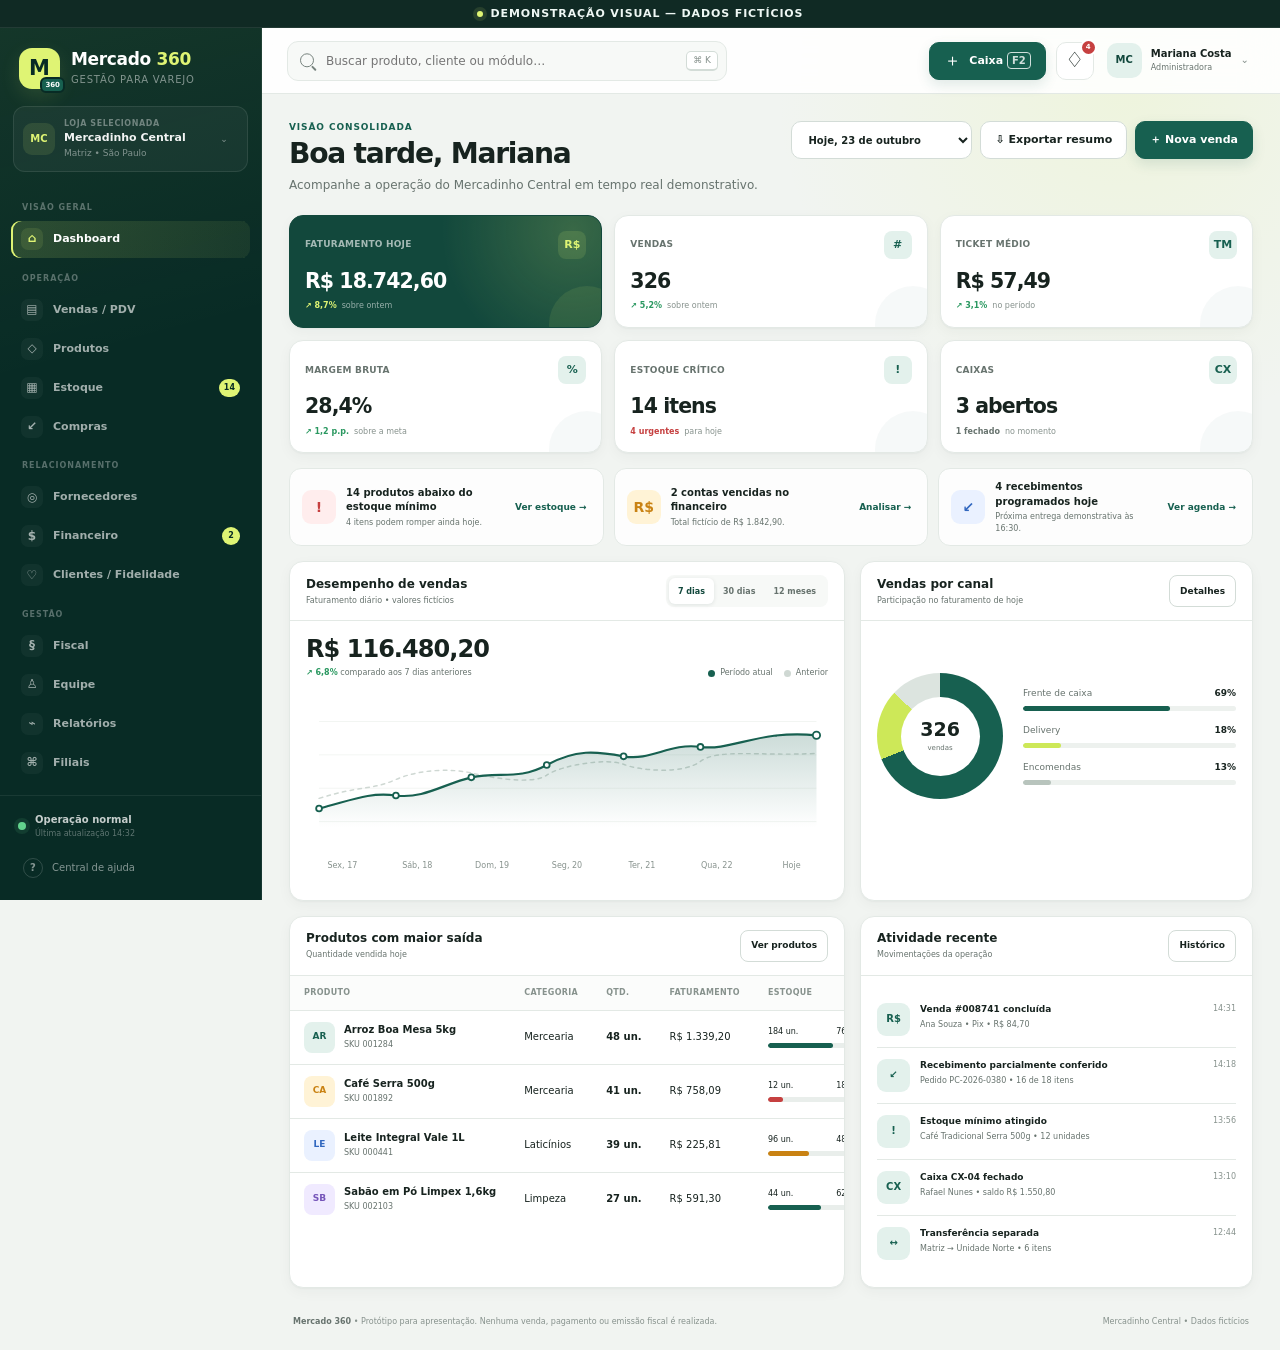
==== commit 8609ec4e: "Publish Mercado 360 interactive demonstration" ====
--- a/mercado-360/index.html
+++ b/mercado-360/index.html
@@ -11,7 +11,7 @@
     />
     <title>Mercado 360 — Gestão inteligente para o varejo</title>
     <link rel="icon" href="data:image/svg+xml,%3Csvg xmlns='http://www.w3.org/2000/svg' viewBox='0 0 64 64'%3E%3Crect width='64' height='64' rx='16' fill='%23123b34'/%3E%3Cpath d='M17 45V19h8l7 12 7-12h8v26h-8V31l-7 11-7-11v14z' fill='%23d8f596'/%3E%3C/svg%3E" />
-    <link rel="stylesheet" href="./styles.css" />
+    <link rel="stylesheet" href="./styles.css?v=caixa-teclado-1" />
   </head>
   <body>
     <a class="skip-link" href="#main-content">Pular para o conteúdo</a>
@@ -90,7 +90,7 @@
           <div class="topbar__actions">
             <button class="quick-sale-button" type="button" data-open-sale>
               <span aria-hidden="true">＋</span>
-              <span>Nova venda</span>
+              <span>Caixa <kbd>F2</kbd></span>
             </button>
             <button class="icon-button notification-button" type="button" data-demo-action="Central de notificações" aria-label="Notificações">
               <span aria-hidden="true">♢</span>
@@ -119,9 +119,10 @@
         <header class="sale-panel__header">
           <div>
             <span class="eyebrow">Venda demonstrativa</span>
-            <h2 id="sale-modal-title">Nova venda</h2>
-          </div>
-          <button class="icon-button" type="button" data-close-sale aria-label="Fechar nova venda">×</button>
+            <h2 id="sale-modal-title">Frente de caixa</h2>
+            <p class="cashier-operator">CX-01 · Mariana Costa · Pronto para atender</p>
+          </div>
+          <button class="icon-button" type="button" data-close-sale aria-label="Sair do caixa">×</button>
         </header>
 
         <div class="sale-panel__body">
@@ -129,17 +130,19 @@
             <label for="sale-search">Localizar item</label>
             <div class="sale-search">
               <span aria-hidden="true"></span>
-              <input id="sale-search" type="search" placeholder="Código de barras ou descrição" autocomplete="off" />
+              <input id="sale-search" type="search" placeholder="Código de barras ou descrição" autocomplete="off" role="combobox" aria-autocomplete="list" aria-controls="sale-products" aria-expanded="true" aria-describedby="sale-search-help" aria-keyshortcuts="F2" />
               <kbd>F2</kbd>
             </div>
-            <p class="field-help">Clique em um produto para adicionar ao carrinho.</p>
+            <p class="field-help" id="sale-search-help">Digite ou leia o código de barras. Use ↑ ↓ para escolher e Enter para adicionar.</p>
             <div class="sale-categories" aria-label="Categorias">
               <button class="chip is-active" type="button">Todos</button>
               <button class="chip" type="button">Mercearia</button>
               <button class="chip" type="button">Hortifruti</button>
               <button class="chip" type="button">Bebidas</button>
             </div>
-            <div class="product-grid" id="sale-products"></div>
+            <div class="product-grid" id="sale-products" role="listbox" aria-label="Produtos encontrados"></div>
+            <p class="cashier-status" id="sale-status" role="status" aria-live="polite">Caixa pronto. Digite um produto para começar.</p>
+            <div class="cashier-tip"><strong>Atendimento sem mouse</strong><span>O foco volta à busca após cada item. Um leitor configurado como teclado com Enter pode preencher o código.</span><small>Experimente o código 7891035001284</small></div>
           </section>
 
           <aside class="cart" aria-label="Carrinho da venda">
@@ -158,20 +161,44 @@
             </div>
             <div class="cart-summary">
               <div><span>Subtotal</span><strong id="cart-subtotal">R$ 0,00</strong></div>
-              <div><span>Descontos</span><strong class="positive">R$ 0,00</strong></div>
+              <div><span>Desconto <kbd>F4</kbd></span><strong class="positive" id="cart-discount">R$ 0,00</strong></div>
               <div class="cart-summary__total"><span>Total</span><strong id="cart-total">R$ 0,00</strong></div>
               <button class="primary-button primary-button--wide" id="finish-sale" type="button" disabled>
                 Ir para pagamento
-                <span aria-hidden="true">→</span>
+                <kbd>F9</kbd>
               </button>
               <small class="demo-disclaimer">Simulação visual: nenhuma cobrança ou registro será realizado.</small>
             </div>
           </aside>
         </div>
+        <nav class="cashier-shortcuts" aria-label="Atalhos do caixa">
+          <button type="button" data-cashier-shortcut="F2"><kbd>F2</kbd> Buscar</button>
+          <button type="button" data-cashier-shortcut="F3"><kbd>F3</kbd> Quantidade</button>
+          <button type="button" data-cashier-shortcut="F4"><kbd>F4</kbd> Desconto</button>
+          <button type="button" data-cashier-shortcut="F6"><kbd>F6</kbd> Itens</button>
+          <button type="button" data-cashier-shortcut="F7"><kbd>F7</kbd> Cancelar venda</button>
+          <button type="button" data-cashier-shortcut="F8"><kbd>F8</kbd> Remover item</button>
+          <button type="button" data-cashier-shortcut="F9"><kbd>F9</kbd> Pagamento</button>
+          <button type="button" data-cashier-shortcut="F10"><kbd>F10</kbd> Ajuda</button>
+          <span><kbd>Esc</kbd> Sair · cupom mantido</span>
+        </nav>
+      </div>
+      <div class="cashier-overlay" id="cashier-overlay" hidden role="dialog" aria-modal="true" aria-labelledby="cashier-action-title" aria-describedby="cashier-action-description">
+        <form class="cashier-action" id="cashier-form" novalidate>
+          <span class="eyebrow">Frente de caixa · demonstração</span>
+          <h3 id="cashier-action-title"></h3>
+          <p id="cashier-action-description"></p>
+          <div id="cashier-action-fields"></div>
+          <p id="cashier-action-error" class="cashier-error" role="alert" hidden></p>
+          <div class="cashier-action__buttons">
+            <button class="secondary-button" type="button" id="cashier-back">Voltar <kbd>Esc</kbd></button>
+            <button class="primary-button" type="submit" id="cashier-confirm">Confirmar <kbd>Enter</kbd></button>
+          </div>
+        </form>
       </div>
     </div>
 
     <div class="toast-region" id="toast-region" aria-live="polite" aria-atomic="true"></div>
-    <script src="./app.js"></script>
+    <script src="./app.js?v=caixa-teclado-1"></script>
   </body>
 </html>
--- a/mercado-360/styles.css
+++ b/mercado-360/styles.css
@@ -1817,7 +1817,9 @@
 
 .sale-panel {
   position: relative;
-  width: min(1080px, 100%);
+  width: min(1240px, 100%);
+  display: flex;
+  flex-direction: column;
   max-height: calc(100vh - 64px);
   overflow: hidden;
   border: 1px solid rgba(255, 255, 255, 0.4);
@@ -1850,8 +1852,9 @@
 .sale-panel__body {
   display: grid;
   grid-template-columns: minmax(0, 1.45fr) minmax(310px, 0.75fr);
-  min-height: 550px;
-  max-height: calc(100vh - 135px);
+  min-height: 0;
+  height: min(550px, calc(100vh - 250px));
+  flex-shrink: 1;
 }
 
 .product-picker {
@@ -1976,6 +1979,7 @@
   display: flex;
   flex-direction: column;
   min-width: 0;
+  min-height: 0;
   border-left: 1px solid var(--line);
   background: #fff;
 }
@@ -2006,6 +2010,7 @@
 
 .cart-items {
   flex: 1;
+  min-height: 0;
   overflow-y: auto;
   padding: 4px 16px;
 }
@@ -2047,6 +2052,45 @@
 }
 
 .quantity-control span { min-width: 13px; font-size: 9px; text-align: center; }
+
+.cashier-operator { margin: 4px 0 0; color: var(--muted); font-size: 10px; }
+.cashier-shortcuts { display: flex; flex-wrap: wrap; align-items: center; gap: 6px; padding: 12px 16px; border-top: 1px solid var(--line); background: #eff5ef; }
+.cashier-shortcuts button { display: flex; gap: 6px; align-items: center; padding: 8px; border: 1px solid #d1dfd4; border-radius: 7px; color: var(--forest-700); background: #fff; font-size: 10px; font-weight: 700; }
+.cashier-shortcuts > span { color: var(--muted); font-size: 9px; }
+.cashier-shortcuts kbd, .cashier-action kbd, .cart-summary kbd, .quick-sale-button kbd { font-family: inherit; font-size: 10px; font-weight: 700; padding: 2px 4px; border: 1px solid currentColor; border-radius: 4px; opacity: .8; }
+.sale-product.is-selected { border: 2px solid #1b6952; padding: 12px; background: #eff7ed; box-shadow: 0 0 0 2px #c6dfc8; }
+.sale-product:focus-visible, .cart-item__select:focus-visible, .cashier-shortcuts button:focus-visible { outline: 3px solid #62973a; outline-offset: 3px; }
+.cashier-status { min-height: 42px; margin: 18px 0 0; padding: 12px; border-radius: 9px; background: #e6f1e5; color: #20553e; font-size: 11px; font-weight: 600; }
+.cashier-tip { display: grid; gap: 7px; margin-top: 15px; color: var(--muted); font-size: 10px; line-height: 1.6; }
+.cashier-tip strong { color: var(--ink); font-size: 12px; }
+.cart-item { padding: 12px 7px; border-radius: 7px; }
+.cart-item.is-selected { background: #edf5e9; box-shadow: inset 3px 0 #43825a; }
+.cart-item__select { border: 0; padding: 0; background: transparent; color: var(--ink); text-align: left; }
+.cart-item__select strong { font-size: 11px; }
+.cart-item__price { white-space: nowrap; }
+.cart-summary, .cart__heading { flex-shrink: 0; }
+.cashier-overlay[hidden] { display: none; }
+.cashier-overlay { position: absolute; inset: 0; z-index: 1; display: grid; place-items: center; padding: 20px; background: rgba(8, 30, 25, .55); }
+.cashier-action { width: min(500px, 100%); max-height: calc(100dvh - 40px); overflow-y: auto; padding: 28px; border-radius: 16px; background: #fff; box-shadow: 0 20px 80px #0b271b50; }
+.cashier-action h3 { margin: 8px 0; color: var(--ink); font-size: 25px; letter-spacing: -.03em; }
+.cashier-action p { color: var(--muted); font-size: 12px; line-height: 1.6; }
+.cashier-action label { display: block; margin: 15px 0 7px; color: var(--ink); font-size: 12px; font-weight: 700; }
+.cashier-action input, .cashier-action select { width: 100%; min-height: 47px; padding: 10px 12px; border: 1px solid var(--line-strong); border-radius: 9px; color: var(--ink); background: #fff; font-size: 17px; }
+.cashier-action input:focus, .cashier-action select:focus { outline: 3px solid #b5d3a1; border-color: #246746; }
+.cashier-action__buttons { display: flex; flex-wrap: wrap; justify-content: flex-end; gap: 10px; margin-top: 22px; }
+.cashier-action .cashier-error { color: #a12d25; padding: 9px 12px; background: #fff1ee; border-radius: 7px; }
+.cashier-payment-total { display: flex; align-items: center; justify-content: space-between; padding: 14px; border-radius: 9px; background: #edf5e9; color: var(--forest-700); font-size: 13px; }
+.cashier-payment-total strong { font-size: 25px; }
+.cashier-change { display: block; margin: 12px 0 0; color: var(--forest-700); font-weight: 700; font-size: 16px; }
+.cashier-help { padding: 0; list-style: none; }
+.cashier-help li { display: flex; justify-content: space-between; gap: 15px; padding: 8px 0; border-bottom: 1px solid var(--line); font-size: 11px; }
+@media (max-width: 650px) {
+  .sale-panel__body { flex: 1; height: auto; min-height: 0; }
+  .cashier-shortcuts { flex-shrink: 0; gap: 4px; padding: 7px; }
+  .cashier-shortcuts button { padding: 6px; font-size: 9px; }
+  .cashier-shortcuts > span { display: none; }
+  .cashier-action { padding: 20px; }
+}
 
 .cart-empty {
   flex: 1;
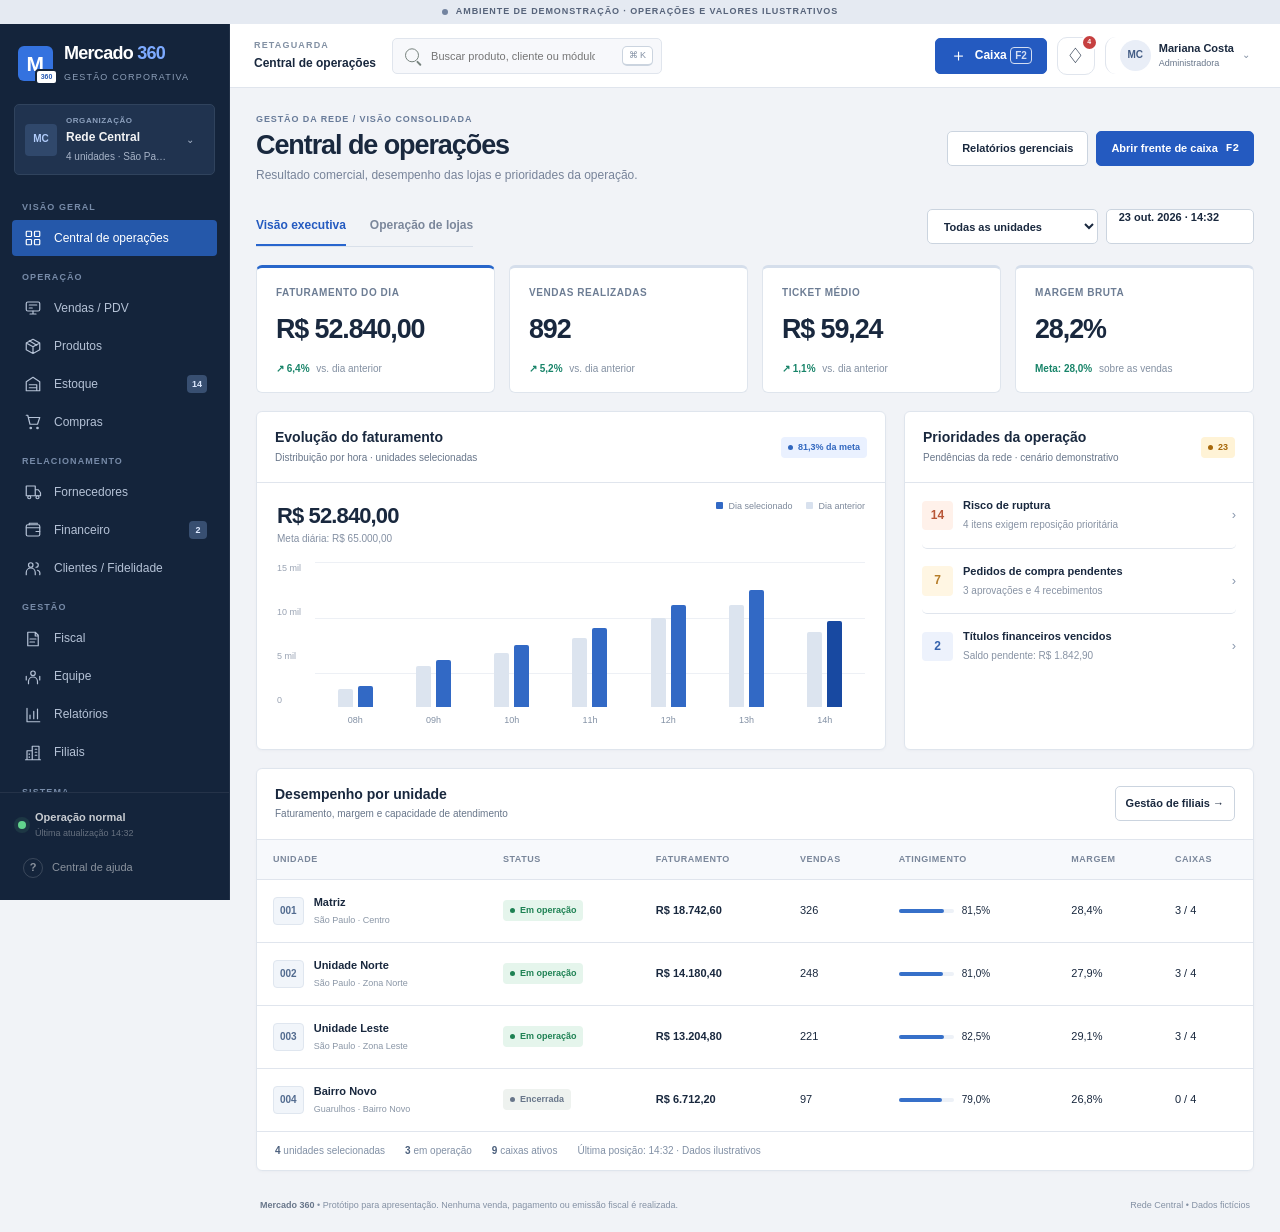
==== commit e55e0f2d: "Publish Mercado 360 interactive demonstration" ====
--- a/mercado-360/index.html
+++ b/mercado-360/index.html
@@ -3,22 +3,23 @@
   <head>
     <meta charset="utf-8" />
     <meta name="viewport" content="width=device-width, initial-scale=1" />
-    <meta name="theme-color" content="#123b34" />
+    <meta name="theme-color" content="#14243b" />
     <meta name="robots" content="noindex, nofollow" />
     <meta
       name="description"
       content="Demonstração visual do Mercado 360, uma plataforma de gestão para mercados e redes varejistas."
     />
-    <title>Mercado 360 — Gestão inteligente para o varejo</title>
+    <title>Mercado 360 — Gestão de operações do varejo</title>
     <link rel="icon" href="data:image/svg+xml,%3Csvg xmlns='http://www.w3.org/2000/svg' viewBox='0 0 64 64'%3E%3Crect width='64' height='64' rx='16' fill='%23123b34'/%3E%3Cpath d='M17 45V19h8l7 12 7-12h8v26h-8V31l-7 11-7-11v14z' fill='%23d8f596'/%3E%3C/svg%3E" />
-    <link rel="stylesheet" href="./styles.css?v=caixa-teclado-1" />
+    <link rel="stylesheet" href="./styles.css?v=rede-1" />
+    <link rel="stylesheet" href="./enterprise.css?v=rede-1" />
   </head>
   <body>
     <a class="skip-link" href="#main-content">Pular para o conteúdo</a>
 
     <div class="demo-strip" role="note">
       <span class="demo-strip__dot" aria-hidden="true"></span>
-      Demonstração visual — dados fictícios
+      AMBIENTE DE DEMONSTRAÇÃO · OPERAÇÕES E VALORES ILUSTRATIVOS
     </div>
 
     <div class="app-shell">
@@ -32,18 +33,18 @@
           </div>
           <div>
             <strong>Mercado <b>360</b></strong>
-            <small>Gestão para varejo</small>
+            <small>Gestão corporativa</small>
           </div>
         </div>
 
         <div class="store-switcher">
           <div class="store-switcher__icon" aria-hidden="true">MC</div>
           <div>
-            <small>Loja selecionada</small>
-            <strong>Mercadinho Central</strong>
-            <span>Matriz • São Paulo</span>
-          </div>
-          <button class="icon-button icon-button--quiet" type="button" data-demo-action="Troca de loja" aria-label="Trocar loja">
+            <small>Organização</small>
+            <strong>Rede Central</strong>
+            <span>4 unidades · São Paulo</span>
+          </div>
+          <button class="icon-button icon-button--quiet" type="button" data-go-page="filiais" aria-label="Consultar unidades">
             <span aria-hidden="true">⌄</span>
           </button>
         </div>
@@ -67,6 +68,7 @@
 
       <section class="workspace">
         <header class="topbar">
+          <div class="enterprise-breadcrumb"><strong>RETAGUARDA</strong><span>Central de operações</span></div>
           <div class="topbar__start">
             <button class="menu-toggle icon-button" id="menu-toggle" type="button" aria-label="Abrir menu" aria-controls="sidebar" aria-expanded="false">
               <span></span><span></span><span></span>
@@ -117,21 +119,23 @@
       <div class="modal__backdrop" data-close-sale></div>
       <div class="sale-panel">
         <header class="sale-panel__header">
-          <div>
-            <span class="eyebrow">Venda demonstrativa</span>
+          <div class="pos-brand"><span class="pos-brand__mark">M<span>360</span></span><div>
+            <span class="eyebrow">Rede Central · Loja 001 — Matriz</span>
             <h2 id="sale-modal-title">Frente de caixa</h2>
-            <p class="cashier-operator">CX-01 · Mariana Costa · Pronto para atender</p>
-          </div>
-          <button class="icon-button" type="button" data-close-sale aria-label="Sair do caixa">×</button>
+          </div></div>
+          <div class="pos-session"><div><span>TERMINAL</span><strong>PDV 001</strong></div><div><span>OPERADORA</span><strong>Mariana Costa</strong></div><div><span>AMBIENTE</span><strong class="pos-demo-state">Demonstração</strong></div></div>
+          <button class="pos-back" type="button" data-close-sale aria-label="Sair do caixa">Retaguarda <kbd>Esc</kbd></button>
         </header>
-
+        <div class="pos-context"><span><b id="pos-sale-stage">CAIXA LIVRE</b><i>•</i> Cupom demonstrativo <strong>#008742</strong></span><span>Consumidor não identificado <i>•</i> Tabela de preços: varejo</span><button type="button" id="load-sample-sale">Carregar venda de exemplo</button></div>
         <div class="sale-panel__body">
           <section class="product-picker">
-            <label for="sale-search">Localizar item</label>
+            <div class="pos-current"><span class="pos-caption">ITEM SELECIONADO</span><strong id="pos-product-name">Caixa disponível</strong><small id="pos-product-code">Aguardando leitura de produto</small><div class="pos-unit-values"><span>QUANTIDADE<strong id="pos-product-quantity">—</strong></span><span>VALOR UNITÁRIO<strong id="pos-product-unit">R$ 0,00</strong></span></div></div>
+            <label for="sale-search">Entrada de produto <span>F2</span></label>
             <div class="sale-search">
               <span aria-hidden="true"></span>
               <input id="sale-search" type="search" placeholder="Código de barras ou descrição" autocomplete="off" role="combobox" aria-autocomplete="list" aria-controls="sale-products" aria-expanded="true" aria-describedby="sale-search-help" aria-keyshortcuts="F2" />
               <kbd>F2</kbd>
+              <div class="product-grid" id="sale-products" role="listbox" aria-label="Produtos encontrados" hidden></div>
             </div>
             <p class="field-help" id="sale-search-help">Digite ou leia o código de barras. Use ↑ ↓ para escolher e Enter para adicionar.</p>
             <div class="sale-categories" aria-label="Categorias">
@@ -140,35 +144,32 @@
               <button class="chip" type="button">Hortifruti</button>
               <button class="chip" type="button">Bebidas</button>
             </div>
-            <div class="product-grid" id="sale-products" role="listbox" aria-label="Produtos encontrados"></div>
             <p class="cashier-status" id="sale-status" role="status" aria-live="polite">Caixa pronto. Digite um produto para começar.</p>
-            <div class="cashier-tip"><strong>Atendimento sem mouse</strong><span>O foco volta à busca após cada item. Um leitor configurado como teclado com Enter pode preencher o código.</span><small>Experimente o código 7891035001284</small></div>
+            <div class="cart-summary">
+              <div><span>Subtotal</span><strong id="cart-subtotal">R$ 0,00</strong></div>
+              <div><span>Desconto <kbd>F4</kbd></span><strong class="positive" id="cart-discount">R$ 0,00</strong></div>
+              <div class="cart-summary__total"><span>TOTAL A PAGAR</span><strong id="cart-total">R$ 0,00</strong></div>
+              <button class="primary-button primary-button--wide" id="finish-sale" type="button" disabled>Finalizar venda <kbd>F9</kbd></button>
+            </div>
           </section>
 
           <aside class="cart" aria-label="Carrinho da venda">
             <div class="cart__heading">
               <div>
-                <span class="eyebrow">Cupom atual</span>
-                <h3>Itens da venda</h3>
+                <span class="eyebrow">Registro de mercadorias</span>
+                <h3>Cupom de venda</h3>
               </div>
               <span class="cart-count" id="cart-count">0 itens</span>
             </div>
-            <div class="cart-items" id="cart-items"></div>
+            <div class="pos-receipt-head" aria-hidden="true"><span>ITEM</span><span>DESCRIÇÃO / EAN</span><span>QTD.</span><span>VL. UNIT.</span><span>TOTAL</span></div>
+            <div class="cart-items" id="cart-items" role="list" aria-label="Itens do cupom"></div>
             <div class="cart-empty" id="cart-empty">
               <span aria-hidden="true">▧</span>
-              <strong>O carrinho está vazio</strong>
-              <small>Adicione um produto para iniciar.</small>
-            </div>
-            <div class="cart-summary">
-              <div><span>Subtotal</span><strong id="cart-subtotal">R$ 0,00</strong></div>
-              <div><span>Desconto <kbd>F4</kbd></span><strong class="positive" id="cart-discount">R$ 0,00</strong></div>
-              <div class="cart-summary__total"><span>Total</span><strong id="cart-total">R$ 0,00</strong></div>
-              <button class="primary-button primary-button--wide" id="finish-sale" type="button" disabled>
-                Ir para pagamento
-                <kbd>F9</kbd>
-              </button>
-              <small class="demo-disclaimer">Simulação visual: nenhuma cobrança ou registro será realizado.</small>
-            </div>
+              <strong>Caixa livre</strong>
+              <small>Leia um código de barras ou pressione F2 para iniciar uma venda.</small>
+            </div>
+            <div class="pos-receipt-footer"><span><b id="pos-line-count">0</b> itens no cupom</span><span>Selecione um item com <kbd>F6</kbd> e ↑ ↓</span></div>
+            <div class="pos-services"><span><i></i> Terminal em demonstração</span><span>Impressora: simulada</span><span>Fiscal / TEF: sem conexão</span></div>
           </aside>
         </div>
         <nav class="cashier-shortcuts" aria-label="Atalhos do caixa">
@@ -199,6 +200,6 @@
     </div>
 
     <div class="toast-region" id="toast-region" aria-live="polite" aria-atomic="true"></div>
-    <script src="./app.js?v=caixa-teclado-1"></script>
+    <script src="./app.js?v=rede-1"></script>
   </body>
 </html>
--- a/mercado-360/enterprise.css
+++ b/mercado-360/enterprise.css
@@ -0,0 +1,174 @@
+/* Shared visual system for corporate retail management and checkout. */
+:root {
+  --ink: #19283e; --muted: #68768a; --muted-2: #8491a4;
+  --line: #e0e5ed; --line-strong: #cbd4df; --canvas: #f1f3f7;
+  --surface-soft: #f6f8fb; --forest-950: #14243b; --forest-900: #182d4a;
+  --forest-800: #234a80; --forest-700: #245ac0; --forest-100: #eaf0fc;
+  --accent: #85b1ff; --accent-strong: #b3ceff; --sidebar-width: 230px;
+  --radius-sm: 4px; --radius-md: 6px; --radius-lg: 8px;
+  --shadow-sm: 0 1px 3px #15223a08; --demo-height: 24px;
+  font-family: "Segoe UI", Inter, Arial, sans-serif;
+}
+body { background: var(--canvas); font-size: 13px; }
+button, input, select, .card, .metric-card, .summary-tile, .insight-card { border-radius: 5px; }
+.demo-strip { background: #e5eaf2; color: #56637a; font-size: 9px; letter-spacing: .1em; border: 0; }
+.demo-strip__dot { background: #7384a0; box-shadow: none; }
+.sidebar { background: #14243b; }
+.brand { min-height: 79px; padding: 20px 18px; }
+.brand__mark { width: 35px; height: 35px; background: #3472df; color: white; border-radius: 6px; box-shadow: none; }
+.brand__mark i { background: #fff; color: #285bb4; border-color: #14243b; border-radius: 4px; }
+.brand strong { font-size: 18px; font-weight: 650; letter-spacing: -.04em; }
+.brand strong b { color: #7daaff; }
+.brand small { font-size: 9px; color: #8c9eb7; letter-spacing: .13em; margin-top: 7px; }
+.store-switcher { border-radius: 5px; margin: 0 14px 8px; padding: 10px; background: #20334f; border-color: #30435d; }
+.store-switcher__icon { border-radius: 4px; color: #b2cdfb; background: #30486b; }
+.store-switcher small { font-size: 8px; color: #8ca0bd; }
+.store-switcher strong { font-size: 12px; margin: 3px 0; }
+.store-switcher span { font-size: 10px; color: #a7b4c8; }
+.primary-nav { padding: 3px 12px 12px; }
+.nav-section-label { font-size: 9px; color: #778ba8; margin: 15px 10px 6px; letter-spacing: .12em; }
+.nav-item { font-size: 12px; font-weight: 450; min-height: 36px; border-radius: 4px; color: #b5c2d6; gap: 10px; }
+.nav-item[aria-current="page"] { background: #2558aa; box-shadow: none; color: #fff; }
+.nav-item__icon, .nav-item[aria-current="page"] .nav-item__icon { background: none; color: inherit; }
+.nav-item__icon svg { width: 18px; height: 18px; }
+.nav-item__badge { background: #384f71; color: #dde9ff; font-size: 9px; border-radius: 4px; }
+.operation-status strong { font-size: 11px; }
+.operation-status small { font-size: 9px; }
+.support-link { font-size: 11px; }
+.topbar { min-height: 64px; padding: 10px 24px; background: #fff; backdrop-filter: none; gap: 16px; }
+.enterprise-breadcrumb { display: grid; gap: 3px; margin-right: auto; }
+.enterprise-breadcrumb strong { color: #8290a3; font-size: 9px; letter-spacing: .13em; }
+.enterprise-breadcrumb span { font-size: 12px; font-weight: 600; }
+.global-search { width: 270px; }
+.global-search input { height: 36px; font-size: 11px; background: #f7f8fb; border-radius: 5px; }
+.quick-sale-button { font-size: 12px; min-height: 36px; background: #245ac0; border-radius: 5px; box-shadow: none; }
+.profile-button { gap: 8px; border-left: 1px solid var(--line); padding-left: 14px; }
+.profile-button strong { font-size: 11px; }.profile-button small { font-size: 9px; }
+.avatar { width: 31px; height: 31px; background: #e9eef7; color: #425c85; border-radius: 50%; }
+.content { max-width: none; padding: 25px 26px 18px; }
+.page-header { margin-bottom: 22px; align-items: center; gap: 18px; }
+.page-header h1 { font-size: 27px; font-weight: 650; letter-spacing: -.04em; }
+.page-header p { font-size: 12px; color: #778399; max-width: 650px; margin-top: 7px; }
+.eyebrow { font-size: 9px; letter-spacing: .1em; font-weight: 650; color: #687b99; }
+.primary-button, .secondary-button, .outline-button, .date-filter, .select-control { font-size: 11px; min-height: 35px; border-radius: 5px; box-shadow: none; }
+.primary-button { background: #245ac0; border-color: #245ac0; }
+.primary-button:hover { background: #194b9d; }
+.search-control { font-size: 12px; height: 36px; border-radius: 5px; }
+.card { border-radius: 6px; box-shadow: var(--shadow-sm); border-color: #dfe5ed; }
+.card__header { padding: 17px 18px; min-height: 67px; }
+.card__header h2 { font-size: 14px; font-weight: 650; }
+.card__header p { font-size: 10px; margin-top: 4px; }
+.card__body { padding: 18px; }.card__body--flush { padding: 0; }
+.data-table { font-size: 12px; }.data-table th { background: #f7f9fc; color: #79869a; font-size: 9px; padding: 13px 16px; letter-spacing: .06em; }
+.data-table td { padding: 15px 16px; font-size: 11px; }.data-table td strong { font-size: 11px; }
+.table-primary strong { font-size: 12px; }.table-primary small { font-size: 10px; }
+.badge { font-size: 9px; border-radius: 4px; font-weight: 550; padding: 4px 7px; }
+.summary-tile { padding: 17px; min-height: 115px; border-radius: 5px; box-shadow: none; }
+.summary-tile__head { font-size: 11px; }.summary-tile > strong { font-size: 25px; }.summary-tile > small { font-size: 10px; }
+.module-layout { gap: 18px; }.module-toolbar { background: #fff; border-radius: 5px; }
+.module-layout { grid-template-columns: minmax(0,1fr); }
+.module-layout > aside { display: grid; grid-template-columns: repeat(2,minmax(0,1fr)); gap: 18px; }
+.module-layout > aside .insight-card { margin-top: 0; }
+.module-toolbar__filters { display: flex; flex-direction: row; align-items: center; flex-wrap: nowrap; gap: 10px; min-width: 0; flex: 1; }
+.module-toolbar .search-control { min-width: 170px; width: min(300px,40vw); }
+.module-toolbar .select-control { width: auto; min-width: 160px; }
+.module-side-item strong { font-size: 11px; }.module-side-item small { font-size: 10px; }.module-side-item > span:last-child { font-size: 11px; }
+.module-side-item__icon, .product-thumb { border-radius: 4px; }
+.insight-card { background: #eaf0fa; border: 1px solid #d7e2f4; border-radius: 5px; }
+.insight-card h3 { font-size: 17px; }.insight-card p, .insight-card button { font-size: 11px; }
+.report-card, .setting-card { border-radius: 6px; }.report-card h3, .setting-card h3 { font-size: 15px; }
+.report-card p, .setting-card p { font-size: 12px; }.prototype-footer { font-size: 9px; }
+
+/* Network command center */
+.network-filterbar { display: flex; flex-wrap: wrap; align-items: center; justify-content: space-between; gap: 12px; margin-bottom: 18px; }
+.network-tabs { display: flex; gap: 24px; border-bottom: 1px solid #d9e0ea; }
+.network-tabs button { padding: 10px 0; border: 0; border-bottom: 2px solid transparent; border-radius: 0; background: transparent; color: #7b879b; font-size: 12px; font-weight: 600; }
+.network-tabs button.is-active { border-color: #2865ce; color: #245ac0; }
+.network-filters { display: flex; gap: 8px; align-items: center; }.network-filters select { max-width: 230px; }
+.network-kpis { display: grid; grid-template-columns: repeat(4, minmax(0,1fr)); gap: 14px; margin-bottom: 18px; }
+.network-kpi { padding: 18px 19px 15px; background: #fff; border: 1px solid #dfe5ed; border-radius: 6px; border-top: 3px solid #d5deeb; }
+.network-kpi:first-child { border-top-color: #2866ca; }
+.network-kpi > span { display: block; color: #6d7d94; font-size: 10px; letter-spacing: .055em; font-weight: 650; text-transform: uppercase; }
+.network-kpi > strong { display: block; font-size: clamp(20px,2.1vw,31px); letter-spacing: -.04em; margin: 9px 0 10px; font-weight: 650; font-variant-numeric: tabular-nums; white-space: nowrap; }
+.network-kpi small { font-size: 10px; color: #8390a2; }.network-kpi small b { color: #188469; margin-right: 4px; font-weight: 650; }
+.network-main { display: grid; grid-template-columns: minmax(0,1.8fr) minmax(260px,1fr); gap: 18px; margin-bottom: 18px; }
+.network-chart { padding: 17px 20px 20px; }
+.network-chart__summary { display: flex; justify-content: space-between; gap: 10px; align-items: flex-start; margin-bottom: 15px; }
+.network-chart__summary strong { font-size: 22px; font-weight: 650; letter-spacing: -.04em; }.network-chart__summary small { display: block; color: #8490a3; font-size: 10px; }
+.network-legend { display: flex; gap: 14px; color: #7d899b; font-size: 9px; }.network-legend span::before { content: ""; display: inline-block; width: 7px; height: 7px; border-radius: 1px; background: #3269c5; margin-right: 5px; }.network-legend span:last-child::before { background: #d8e1ee; }
+.retail-chart { position: relative; height: 167px; display: grid; grid-template-columns: 30px 1fr; gap: 8px; }
+.retail-chart__axis { display: flex; flex-direction: column; justify-content: space-between; font-size: 9px; color: #98a2b2; padding-bottom: 22px; }
+.retail-chart__bars { display: grid; grid-template-columns: repeat(7,1fr); align-items: end; gap: 18px; padding: 0 10px 22px; background: repeating-linear-gradient(to top,transparent 0,transparent calc(33.333% - 1px),#edf0f5 calc(33.333% - 1px),#edf0f5 33.333%); }
+.retail-bar { position: relative; height: 100%; display: flex; align-items: flex-end; justify-content: center; gap: 5px; }.retail-bar i { display: block; width: 15px; background: #dce4ef; border-radius: 2px 2px 0 0; }.retail-bar i:last-of-type { background: #3269c5; }.retail-bar:last-child i:last-of-type { background: #1849a1; }
+.retail-bar > span { position: absolute; bottom: -20px; color: #8290a4; font-size: 9px; }.retail-bar:hover i:last-of-type { background: #163b80; }
+.network-tasks { padding: 0 17px; }.network-task { width: 100%; display: grid; grid-template-columns: 31px minmax(0,1fr) auto; gap: 10px; align-items: center; padding: 15px 0; border: 0; border-bottom: 1px solid var(--line); background: transparent; text-align: left; }
+.network-task:last-child { border-bottom: 0; }.network-task > i { font-size: 12px; font-weight: 750; font-style: normal; color: #b95738; background: #fff1ea; padding: 6px; text-align: center; border-radius: 4px; }
+.network-task:nth-child(2) > i { color: #b67d29; background: #fff6e3; }.network-task:nth-child(3) > i { color: #3562ac; background: #edf2fc; }
+.network-task strong { font-size: 11px; display: block; font-weight: 650; }.network-task small { display: block; font-size: 10px; color: #8893a4; margin-top: 4px; }.network-task > span:last-child { color: #8796ac; }
+.network-unit { display: flex; align-items: center; gap: 10px; }.network-unit > b { font-size: 10px; color: #526b8f; border: 1px solid #dfe6ef; background: #f1f5fa; padding: 6px; border-radius: 4px; }.network-unit strong { display: block; }.network-unit small { display: block; color: #8a96a6; font-size: 9px; margin-top: 3px; }
+.network-money { font-weight: 650; white-space: nowrap; font-variant-numeric: tabular-nums; }.network-goal { min-width: 95px; display: flex; align-items: center; gap: 8px; }.network-goal > i { height: 4px; width: 55px; background: #edf1f7; border-radius: 2px; }.network-goal i b { display: block; height: 100%; background: #3670c9; border-radius: 2px; }.network-goal span { font-size: 10px; }
+.network-foot { display: flex; flex-wrap: wrap; gap: 20px; padding: 12px 18px; border-top: 1px solid var(--line); color: #8190a5; font-size: 10px; }.network-foot b { color: #4c607d; }
+.register-grid { display: grid; grid-template-columns: repeat(4,1fr); gap: 14px; margin-bottom: 18px; }.register-tile { background: #fff; border: 1px solid var(--line); border-radius: 5px; padding: 17px; }.register-tile header { display: flex; justify-content: space-between; }.register-tile h3 { font-size: 16px; margin: 0; }.register-tile p { color: #7f8c9f; font-size: 11px; }.register-tile > strong { font-size: 23px; font-weight: 600; }.register-tile footer { border-top: 1px solid var(--line); margin-top: 14px; padding-top: 10px; display: flex; justify-content: space-between; font-size: 10px; color: #7f8c9f; }
+
+@media (max-width: 760px) {
+  .module-toolbar__filters { flex-wrap: wrap; }
+  .module-toolbar .search-control, .module-toolbar .select-control { width: 100%; min-width: 0; flex: auto; }
+  .module-layout > aside { grid-template-columns: 1fr; }
+}
+
+/* Checkout workstation */
+#sale-modal { padding: 0; background: #edf0f5; }
+.modal__backdrop { backdrop-filter: none; animation: none; background: #edf0f5; }
+.sale-panel { width: 100%; height: 100dvh; max-height: none; border: 0; border-radius: 0; box-shadow: none; animation: none; background: #edf0f5; }
+.sale-panel__header { min-height: 72px; flex-shrink: 0; padding: 12px 24px; color: #fff; background: #14243b; border: 0; gap: 20px; }
+.pos-brand { display: flex; gap: 14px; align-items: center; }.pos-brand__mark { width: 38px; height: 38px; display: grid; place-content: center; background: #2d64c3; font-weight: 750; font-size: 22px; line-height: 1; text-align: center; border-radius: 4px; }.pos-brand__mark > span { font-size: 8px; letter-spacing: .1em; margin-top: 2px; }
+.sale-panel__header .eyebrow { color: #95a9c6; font-size: 9px; letter-spacing: .08em; }.sale-panel__header h2 { font-size: 21px; font-weight: 550; color: #fff; margin-top: 4px; }
+.pos-session { display: flex; gap: 35px; margin-left: auto; }.pos-session > div { display: grid; gap: 4px; }.pos-session span { color: #8497b4; font-size: 8px; letter-spacing: .1em; }.pos-session strong { font-size: 12px; font-weight: 550; }.pos-demo-state { color: #a8c5fa; }
+.pos-back { background: #24364f; border: 1px solid #41516a; color: #dae5f6; padding: 9px 13px; font-size: 11px; border-radius: 4px; }.pos-back kbd { font-size: 9px; padding-left: 9px; color: #93aacb; }
+.pos-context { display: flex; flex-wrap: wrap; align-items: center; justify-content: space-between; gap: 10px; min-height: 37px; padding: 8px 24px; background: #fff; border-bottom: 1px solid #dbe1ea; font-size: 10px; color: #78869c; flex-shrink: 0; }.pos-context b { color: #2d7961; font-size: 9px; letter-spacing: .04em; }.pos-context strong { color: #3d516e; }.pos-context i { font-style: normal; padding: 0 9px; color: #b2bccb; }.pos-context button { border: 0; background: #edf2fb; color: #3564a4; padding: 5px 8px; font-size: 10px; }
+.sale-panel__body { display: grid; grid-template-columns: minmax(0,1.5fr) minmax(355px,1fr); gap: 16px; padding: 16px; flex: 1; height: auto; max-height: none; min-height: 0; overflow: hidden; }
+.cart { order: 1; border: 1px solid #d7dfe9; border-radius: 5px; min-height: 0; overflow: hidden; }
+.product-picker { order: 2; position: relative; display: flex; flex-direction: column; background: white; border: 1px solid #d7dfe9; border-radius: 5px; padding: 17px 20px; overflow-y: auto; min-height: 0; }
+.cart__heading { min-height: 65px; padding: 13px 18px; border-bottom: 0; }.cart__heading h3 { font-size: 17px; margin-top: 3px; font-weight: 600; }.cart__heading .eyebrow { font-size: 8px; }.cart-count { background: #edf2f8; color: #5b7295; font-size: 10px; border-radius: 4px; }
+.pos-receipt-head, .cart-item { display: grid; grid-template-columns: 32px minmax(0,1fr) 82px 80px 85px; gap: 8px; align-items: center; }
+.pos-receipt-head { min-height: 35px; padding: 0 18px; background: #f2f5f9; border-block: 1px solid #e0e6ef; font-size: 8px; color: #7d8ca2; font-weight: 650; letter-spacing: .05em; flex-shrink: 0; }
+.pos-receipt-head > span:nth-child(n+3) { text-align: right; }
+.cart-items { padding: 0; margin: 0; background: repeating-linear-gradient(to bottom, #fff 0, #fff 62px, #edf1f6 62px, #edf1f6 63px); }
+.cart-item { min-height: 63px; padding: 10px 18px; margin: 0; border-bottom: 1px solid #e6ebf2; border-radius: 0; background: #fff; }
+.cart-item.is-selected { background: #eaf1fd; box-shadow: inset 3px 0 #2e67c4; }
+.pos-item-number { font-size: 11px; color: #8292a9; font-variant-numeric: tabular-nums; }.cart-item__select { width: 100%; border-radius: 0; }.cart-item__select strong { font-size: 12px; font-weight: 600; line-height: 1.4; }.cart-item__select small { font-size: 9px; color: #7d8fa8; margin-top: 4px; font-variant-numeric: tabular-nums; }
+.quantity-control { display: flex; justify-content: flex-end; gap: 4px; margin: 0; }.quantity-control span { font-size: 12px; min-width: 25px; font-variant-numeric: tabular-nums; }.quantity-control button { width: 17px; height: 21px; font-size: 10px; border: 0; background: transparent; color: #8298b9; }.quantity-control button:hover { background: #d4e0f6; color: #2256a7; }
+.pos-item-unit { font-size: 11px; text-align: right; color: #687b97; font-variant-numeric: tabular-nums; }.cart-item__price { font-size: 12px; font-weight: 650; text-align: right; font-variant-numeric: tabular-nums; }
+.cart-empty { background: repeating-linear-gradient(to bottom, #fff 0, #fff 62px, #edf1f6 62px, #edf1f6 63px); padding: 20px; }.cart-empty > span { display: none; }.cart-empty strong { font-size: 25px; font-weight: 450; color: #8a9bb2; }.cart-empty small { font-size: 12px; max-width: 320px; line-height: 1.7; color: #98a5b7; }
+.pos-receipt-footer { display: flex; justify-content: space-between; gap: 10px; padding: 13px 18px; background: #f8fafd; border-top: 1px solid #dbe3ef; font-size: 10px; color: #7f8ca1; flex-shrink: 0; }.pos-receipt-footer b { color: #3c587f; }.pos-receipt-footer kbd { color: #526e98; }
+.pos-services { display: flex; flex-wrap: wrap; gap: 17px; padding: 11px 18px; background: #fff; border-top: 1px solid #e7edf4; color: #8996aa; font-size: 8px; flex-shrink: 0; }.pos-services i { display: inline-block; width: 5px; height: 5px; background: #4b9e80; border-radius: 50%; margin-right: 4px; }
+.pos-current { padding-bottom: 15px; margin-bottom: 15px; border-bottom: 1px solid #e0e6ef; }
+.pos-caption { font-size: 8px; letter-spacing: .1em; color: #8594ab; font-weight: 650; }.pos-current > strong { display: block; margin: 6px 0 3px; font-size: 22px; font-weight: 600; letter-spacing: -.025em; color: #233f65; }.pos-current > small { display: block; font-size: 10px; color: #899bb5; font-variant-numeric: tabular-nums; }
+.pos-unit-values { display: grid; grid-template-columns: 1fr 1fr; gap: 20px; margin-top: 13px; }.pos-unit-values > span { font-size: 8px; color: #8b9ab0; letter-spacing: .05em; }.pos-unit-values strong { display: block; font-size: 21px; margin-top: 3px; font-weight: 500; color: #526b8f; letter-spacing: -.02em; font-variant-numeric: tabular-nums; }
+.product-picker > label { display: flex; justify-content: space-between; margin-bottom: 7px; font-size: 10px; color: #687f9f; }.product-picker > label span { color: #9aa9bf; }
+.sale-search input { border-radius: 4px; height: 44px; border: 1px solid #aabbd3; color: #213f68; font-size: 14px; background: #fcfdff; }
+.sale-search input:focus { outline: 2px solid #99b7e9; outline-offset: 1px; }
+.field-help { font-size: 9px; color: #8497b1; margin: 8px 0; }
+.sale-categories { display: none; }
+.product-grid[hidden] { display: none; }
+.product-grid { position: absolute; z-index: 10; top: 49px; left: 0; right: 0; margin: 0; display: grid; grid-template-columns: 1fr; gap: 0; border: 1px solid #aebfd8; border-radius: 4px; box-shadow: 0 10px 30px #233d6330; background: #fff; max-height: 270px; overflow-y: auto; }
+.sale-product { display: grid; grid-template-columns: minmax(0,1fr) auto; gap: 3px 10px; min-height: 51px; padding: 10px 12px; border: 0; border-bottom: 1px solid #e7edf5; border-radius: 0; box-shadow: none; }
+.sale-product__icon { display: none; }.sale-product strong { font-size: 11px; margin: 0; grid-column: 1; }.sale-product small { font-size: 9px; margin: 0; grid-column: 1; }.sale-product b { grid-column: 2; grid-row: 1 / 3; margin: 0; padding: 0; align-self: center; color: #2d568f; font-size: 12px; }
+.sale-product.is-selected { border: 0; border-bottom: 1px solid #dbe6f8; background: #e7f0ff; box-shadow: inset 3px 0 #2b61ba; padding: 10px 12px; }.sale-product:hover { transform: none; box-shadow: none; background: #f0f5fe; }
+.cashier-status { min-height: 31px; margin: 3px 0 12px; padding: 8px 10px; color: #677e9d; background: #f2f6fb; font-size: 10px; font-weight: 450; border-radius: 4px; line-height: 1.5; }
+.product-picker .cart-summary { padding: 0; margin-top: auto; border: 0; background: transparent; }
+.cart-summary > div { font-size: 12px; margin: 8px 0; color: #7c8ca4; }.cart-summary > div strong { color: #486286; font-weight: 550; }
+.cart-summary .cart-summary__total { display: block; background: #edf3ff; border: 1px solid #cfddf4; border-radius: 5px; padding: 15px 18px; margin-top: 13px !important; }
+.cart-summary__total > span { display: block; color: #5878a7; font-size: 9px; letter-spacing: .12em; }
+.cart-summary__total strong { display: block; color: #174ca5 !important; font-size: clamp(35px,4vw,53px); line-height: 1.2; font-weight: 650 !important; text-align: right; margin-top: 5px; font-variant-numeric: tabular-nums; }
+.cart-summary .primary-button { min-height: 41px; font-size: 12px; border-radius: 4px; margin-top: 10px; }
+.cashier-shortcuts { flex-shrink: 0; display: grid; grid-template-columns: repeat(8,minmax(0,1fr)); gap: 7px; padding: 11px 16px; background: #dfe5ee; border-top: 1px solid #cdd6e4; }
+.cashier-shortcuts button { min-height: 48px; display: flex; flex-direction: column; align-items: flex-start; justify-content: center; gap: 5px; padding: 8px 11px; border: 1px solid #c3cedf; border-radius: 4px; color: #425d84; background: #f5f8fd; font-size: 10px; font-weight: 550; box-shadow: 0 2px 0 #c8d2e1; }
+.cashier-shortcuts kbd { padding: 0; border: 0; font-size: 14px; font-weight: 700; color: #274d83; opacity: 1; }.cashier-shortcuts button[data-cashier-shortcut="F9"] { background: #245ac0; border-color: #194b9c; color: white; box-shadow: 0 2px 0 #174080; }.cashier-shortcuts button[data-cashier-shortcut="F9"] kbd { color: white; }
+.cashier-shortcuts > span { display: none; }.cashier-overlay { background: #13233f80; backdrop-filter: blur(2px); }.cashier-action { border-radius: 7px; }.cashier-action h3 { font-size: 24px; }.cashier-payment-total { border-radius: 4px; background: #edf3ff; color: #2459ad; }.cashier-change { color: #24664f; }
+@media (min-width: 1600px) { .content { padding: 30px 36px; }.network-main { grid-template-columns: 2fr 1fr; }.retail-chart { height: 210px; }.sale-panel__body { grid-template-columns: minmax(0,1.6fr) minmax(420px,1fr); gap: 22px; padding: 22px; }.product-picker { padding: 24px 28px; }.pos-current > strong { font-size: 28px; }.sale-search input { height: 52px; font-size: 18px; }.product-grid { top: 57px; } }
+@media (max-width: 1120px) { .enterprise-breadcrumb { display: none; }.network-main { grid-template-columns: 1fr; }.network-tasks { display: grid; grid-template-columns: repeat(3,1fr); gap: 14px; }.network-task { border: 0; }.network-kpi { padding: 15px; }.register-grid { grid-template-columns: repeat(2,1fr); }.pos-session { gap: 20px; }.sale-panel__body { grid-template-columns: minmax(0,1.15fr) minmax(330px,1fr); gap: 10px; padding: 10px; }.pos-receipt-head,.cart-item { grid-template-columns: 25px minmax(0,1fr) 60px 75px; padding-inline: 12px; }.pos-item-unit,.pos-receipt-head > span:nth-child(4) { display: none; }.quantity-control button { display: none; } }
+@media (max-height: 750px) and (min-width: 761px) { .sale-panel__header { min-height: 61px; padding-block: 8px; }.sale-panel__header h2 { font-size: 18px; }.pos-context { min-height: 32px; padding-block: 5px; }.sale-panel__body { padding-block: 10px; }.product-picker { padding: 12px 17px; }.pos-current { padding-bottom: 10px; margin-bottom: 10px; }.pos-current > strong { font-size: 19px; }.pos-unit-values { margin-top: 8px; }.pos-unit-values strong { font-size: 18px; }.cart-summary .cart-summary__total { padding: 10px 14px; }.cart-summary__total strong { font-size: 38px; }.cashier-shortcuts { padding-block: 8px; }.cashier-shortcuts button { min-height: 45px; }.cashier-status { margin-bottom: 6px; } }
+@media (max-width: 900px) { .topbar { padding: 10px 16px; }.content { padding: 22px 18px; }.network-kpis { gap: 10px; }.network-kpi > strong { font-size: 23px; }.network-filters { width: 100%; }.pos-session > div:nth-child(2) { display: none; } }
+@media (max-width: 760px) { .sale-panel__body { display: flex; flex-direction: column; overflow-y: auto; padding: 10px; gap: 12px; }.cart { order: 2; min-height: 340px; flex-shrink: 0; }.product-picker { order: 1; min-height: 470px; flex-shrink: 0; overflow: visible; }.pos-current { padding-bottom: 10px; margin-bottom: 10px; }.pos-session { display: none; }.sale-panel__header { padding: 12px; min-height: 66px; }.pos-brand { gap: 10px; }.sale-panel__header h2 { font-size: 18px; }.pos-context { padding: 7px 12px; font-size: 9px; }.pos-context > span:nth-child(2) { display: none; }.cashier-shortcuts { grid-template-columns: repeat(4,1fr); gap: 5px; padding: 7px; }.cashier-shortcuts button { min-height: 39px; padding: 5px 8px; font-size: 8px; gap: 2px; }.cashier-shortcuts kbd { font-size: 11px; }.pos-receipt-footer { font-size: 9px; }.network-kpis { grid-template-columns: repeat(2,1fr); }.network-tasks { display: block; }.network-task { border-bottom: 1px solid var(--line); }.network-filterbar { display: block; }.network-filters { margin-top: 12px; }.network-tabs { gap: 20px; }.page-header h1 { font-size: 25px; }.network-kpi > strong { font-size: 25px; }.retail-chart__bars { gap: 8px; }.retail-bar i { width: 12px; }.network-legend { font-size: 8px; gap: 8px; } }
+@media (max-width: 450px) { .content { padding: 20px 12px; }.network-kpi { padding: 12px; }.network-kpi > strong { font-size: 21px; }.network-kpi > span { font-size: 9px; }.network-kpi small { font-size: 9px; }.network-filters select { width: 100%; min-width: 0; font-size: 10px; }.register-grid { grid-template-columns: 1fr; }.pos-brand__mark { display: none; }.pos-context > span { font-size: 8px; }.pos-context button { font-size: 8px; }.pos-context i { padding: 0 5px; }.network-chart { padding-inline: 12px; }.network-chart__summary strong { font-size: 21px; }.network-legend { flex-direction: column; gap: 5px; } }
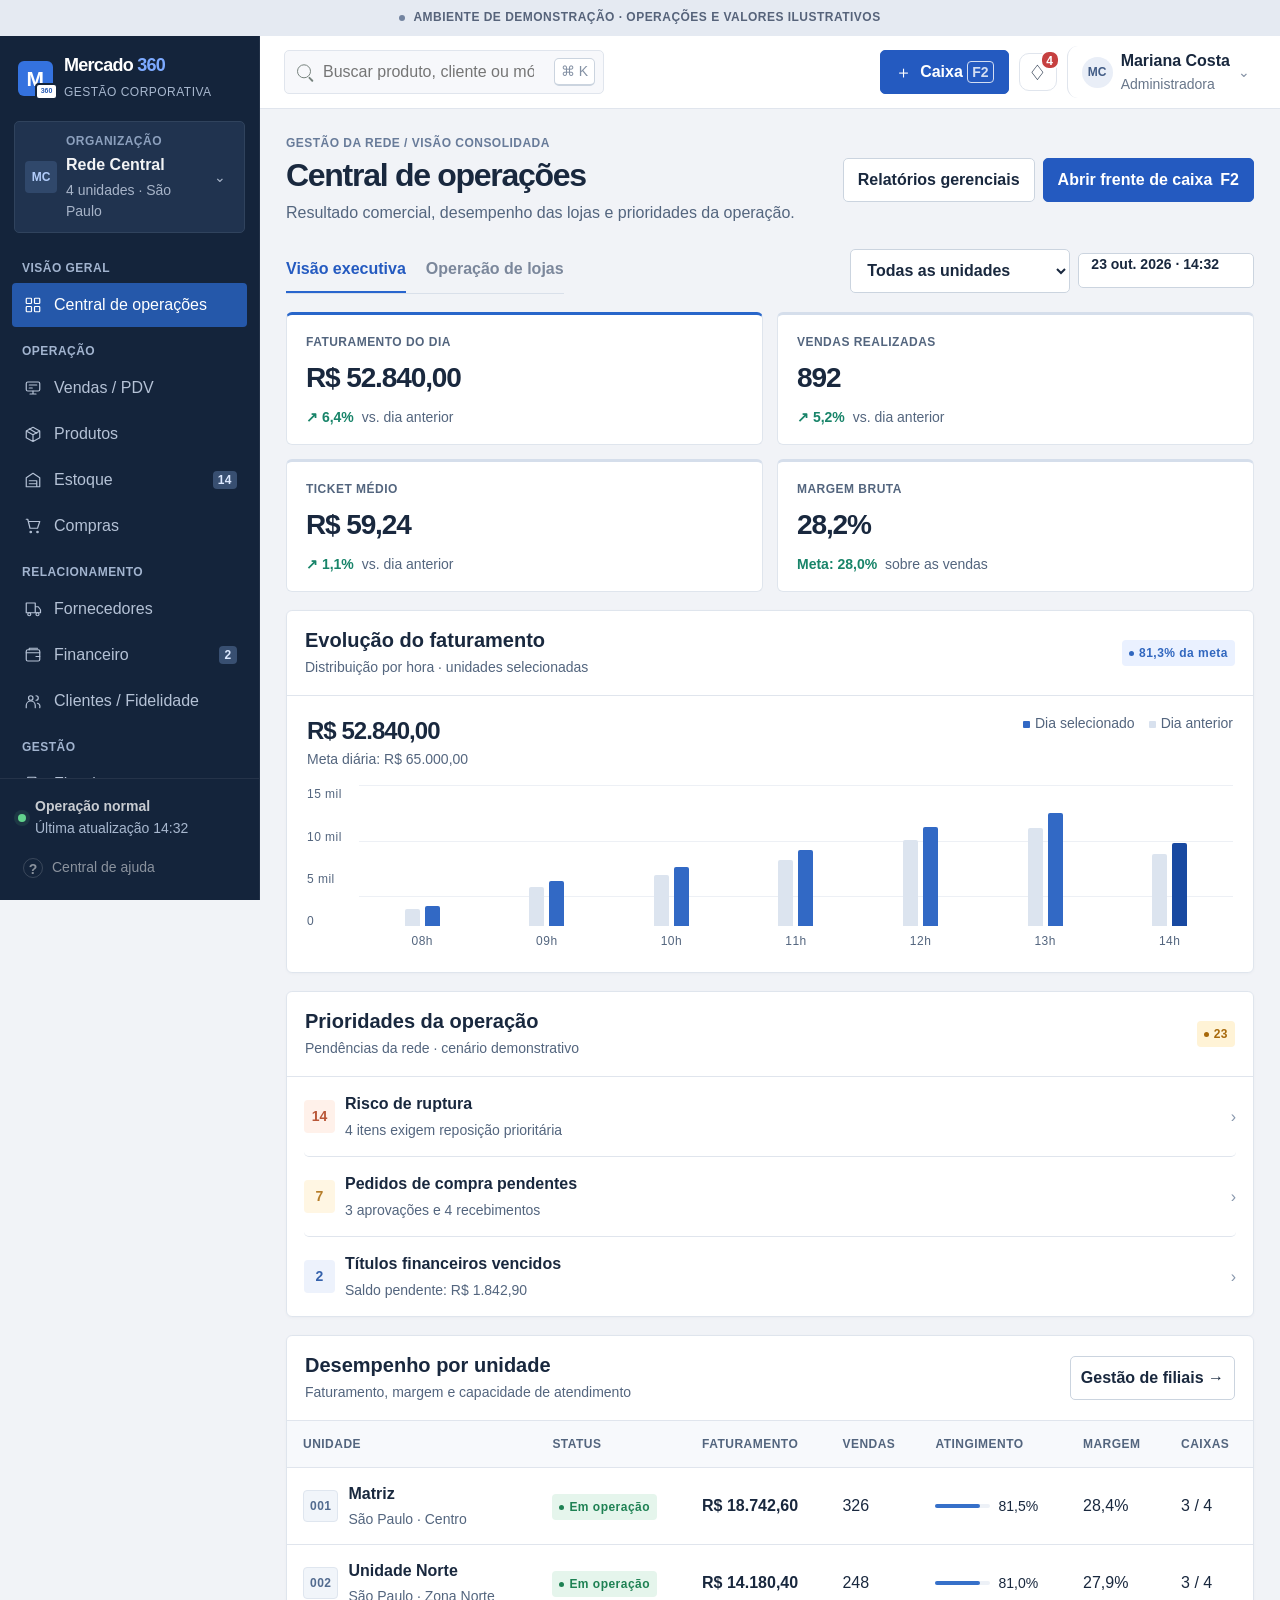
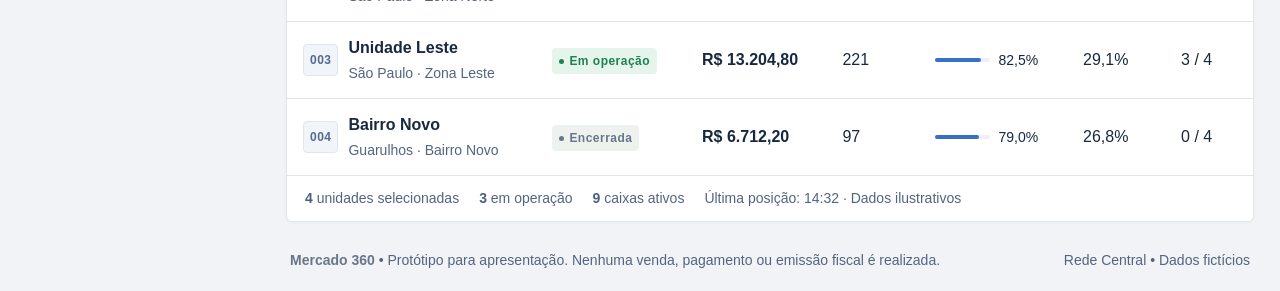
==== commit 842f6e66: "Publish Mercado 360 interactive demonstration" ====
--- a/mercado-360/index.html
+++ b/mercado-360/index.html
@@ -13,6 +13,7 @@
     <link rel="icon" href="data:image/svg+xml,%3Csvg xmlns='http://www.w3.org/2000/svg' viewBox='0 0 64 64'%3E%3Crect width='64' height='64' rx='16' fill='%23123b34'/%3E%3Cpath d='M17 45V19h8l7 12 7-12h8v26h-8V31l-7 11-7-11v14z' fill='%23d8f596'/%3E%3C/svg%3E" />
     <link rel="stylesheet" href="./styles.css?v=rede-1" />
     <link rel="stylesheet" href="./enterprise.css?v=rede-1" />
+    <link rel="stylesheet" href="./typography.css?v=fontes-1" />
   </head>
   <body>
     <a class="skip-link" href="#main-content">Pular para o conteúdo</a>
@@ -90,7 +91,7 @@
           </div>
 
           <div class="topbar__actions">
-            <button class="quick-sale-button" type="button" data-open-sale>
+            <button class="quick-sale-button" type="button" data-open-sale aria-label="Abrir caixa (F2)">
               <span aria-hidden="true">＋</span>
               <span>Caixa <kbd>F2</kbd></span>
             </button>
@@ -129,6 +130,7 @@
         <div class="pos-context"><span><b id="pos-sale-stage">CAIXA LIVRE</b><i>•</i> Cupom demonstrativo <strong>#008742</strong></span><span>Consumidor não identificado <i>•</i> Tabela de preços: varejo</span><button type="button" id="load-sample-sale">Carregar venda de exemplo</button></div>
         <div class="sale-panel__body">
           <section class="product-picker">
+            <div class="pos-entry">
             <div class="pos-current"><span class="pos-caption">ITEM SELECIONADO</span><strong id="pos-product-name">Caixa disponível</strong><small id="pos-product-code">Aguardando leitura de produto</small><div class="pos-unit-values"><span>QUANTIDADE<strong id="pos-product-quantity">—</strong></span><span>VALOR UNITÁRIO<strong id="pos-product-unit">R$ 0,00</strong></span></div></div>
             <label for="sale-search">Entrada de produto <span>F2</span></label>
             <div class="sale-search">
@@ -145,6 +147,7 @@
               <button class="chip" type="button">Bebidas</button>
             </div>
             <p class="cashier-status" id="sale-status" role="status" aria-live="polite">Caixa pronto. Digite um produto para começar.</p>
+            </div>
             <div class="cart-summary">
               <div><span>Subtotal</span><strong id="cart-subtotal">R$ 0,00</strong></div>
               <div><span>Desconto <kbd>F4</kbd></span><strong class="positive" id="cart-discount">R$ 0,00</strong></div>
@@ -200,6 +203,6 @@
     </div>
 
     <div class="toast-region" id="toast-region" aria-live="polite" aria-atomic="true"></div>
-    <script src="./app.js?v=rede-1"></script>
+    <script src="./app.js?v=fontes-1"></script>
   </body>
 </html>
--- a/mercado-360/typography.css
+++ b/mercado-360/typography.css
@@ -0,0 +1,223 @@
+/* Shared reading scale: 16px body, 14px supporting text, 12px overlines. */
+:root {
+  --type-caption: .75rem;
+  --type-small: .875rem;
+  --type-body: 1rem;
+  --type-emphasis: 1.125rem;
+  --type-heading: 1.25rem;
+  --type-title: 1.5rem;
+  --text-secondary: #53657e;
+  --demo-height: 36px;
+  --sidebar-width: 260px;
+  font-family: "Segoe UI", Arial, sans-serif;
+  font-size: 100%;
+}
+body { font-size: var(--type-body); line-height: 1.5; }
+button, input, select, textarea, kbd { font-family: inherit; }
+
+/* Navigation, tables and management modules share the same sizes. */
+.nav-item, .store-switcher strong, .enterprise-breadcrumb span,
+.profile-button strong, .quick-sale-button, .primary-button,
+.secondary-button, .outline-button, .select-control, .search-control,
+.global-search input, .data-table, .data-table td, .data-table td strong,
+.table-primary strong, .summary-tile__head, .module-side-item strong,
+.module-side-item > span:last-child, .insight-card p, .insight-card button,
+.report-card p, .setting-card p, .report-card button, .setting-card button,
+.network-tabs button, .network-task strong, .register-tile p,
+.search-result strong, .search-empty, .page-header p {
+  font-size: var(--type-body);
+}
+.brand small, .store-switcher small, .nav-section-label, .nav-item__badge,
+.enterprise-breadcrumb strong, .eyebrow, .badge, .data-table th,
+.network-kpi > span, .retail-chart__axis, .retail-bar > span,
+.network-unit > b, .insight-card__label, .demo-strip {
+  font-size: var(--type-caption);
+  letter-spacing: .04em;
+}
+.store-switcher span, .operation-status strong, .operation-status small,
+.support-link, .profile-button small, .card__header p, .table-primary small,
+.summary-tile > small, .module-side-item small, .prototype-footer,
+.network-kpi small, .network-chart__summary small, .network-legend,
+.network-task small, .network-unit small, .network-goal span, .network-foot,
+.register-tile footer, .date-filter, .search-result small, .toast small,
+.global-search > kbd, .quick-sale-button kbd {
+  font-size: var(--type-small);
+}
+.card__header h2, .insight-card h3, .report-card h3, .setting-card h3,
+.register-tile h3, .toast strong { font-size: var(--type-heading); }
+.page-header h1 { font-size: 2rem; line-height: 1.2; }
+.network-kpi > strong, .summary-tile > strong { font-size: 1.75rem; line-height: 1.25; }
+.network-chart__summary strong { font-size: var(--type-title); }
+.network-task > i { font-size: var(--type-small); }
+.summary-tile__head span { font-size: var(--type-body); }
+.summary-tile__head i, .module-side-item__icon, .product-thumb,
+.store-switcher__icon, .avatar, .notification-button i { font-size: var(--type-caption); }
+.report-card small, .profile-button > span:last-child { font-size: var(--type-small); }
+.notification-button i { width: 20px; height: 20px; }
+.nav-item { min-height: 44px; font-weight: 500; }
+.nav-section-label { color: #a2b4cf; }
+.brand small, .operation-status small { color: #a8b8cf; }
+.store-switcher { grid-template-columns: 32px minmax(0,1fr) 28px; }
+.store-switcher strong, .store-switcher span { white-space: normal; overflow: visible; }
+.topbar { gap: 12px; flex-wrap: wrap; }
+.topbar__start { min-width: 0; }
+.global-search { width: min(320px, 30vw); }
+.global-search input, .search-control, .select-control { height: 44px; }
+.primary-button, .secondary-button, .outline-button, .quick-sale-button { min-height: 44px; }
+.date-filter { white-space: normal; }
+.page-header, .card__header { flex-wrap: wrap; }
+.page-header__actions { flex-wrap: wrap; }
+.card__header { gap: 12px; }
+.page-header p, .card__header p, .table-primary small, .summary-tile > small,
+.module-side-item small, .module-side-item > span:last-child, .prototype-footer,
+.network-kpi small, .network-chart__summary small, .network-legend,
+.network-task small, .network-unit small, .network-foot, .register-tile p,
+.register-tile footer, .data-table th, .network-kpi > span,
+.retail-chart__axis, .retail-bar > span { color: var(--text-secondary); }
+.data-table th, .data-table td { padding: 14px 16px; }
+.data-table-wrap { max-width: 100%; }
+.network-unit small { white-space: nowrap; }
+.network-tabs { gap: 20px; }
+.network-filters { flex-wrap: wrap; }
+.network-filters select { max-width: none; min-width: 220px; }
+.network-main { grid-template-columns: minmax(0,1.6fr) minmax(320px,1fr); }
+.network-chart__summary { flex-wrap: wrap; }
+.retail-chart { grid-template-columns: 44px 1fr; }
+.retail-chart__bars { padding-bottom: 26px; }
+.retail-bar > span { bottom: -24px; }
+.register-tile header { flex-wrap: wrap; gap: 8px; }
+.module-toolbar, .module-toolbar__filters { flex-wrap: wrap; }
+.module-toolbar .search-control { min-width: 220px; }
+.demo-strip { line-height: 1.3; padding: 4px 12px; text-align: center; }
+
+/* Cashier: the working information stays readable at every breakpoint. */
+.sale-panel__header h2, .pos-current > strong { font-size: var(--type-title); line-height: 1.25; }
+.sale-panel__header .eyebrow, .pos-session span, .pos-caption,
+.cart__heading .eyebrow { font-size: var(--type-caption); letter-spacing: .035em; }
+.sale-panel__header .eyebrow, .pos-session span { color: #b3c4de; }
+.pos-session strong, .pos-back, .pos-context, .pos-context > span,
+.pos-context b, .pos-context button, .cart-count, .pos-item-number,
+.cart-item__select small, .pos-receipt-head, .pos-receipt-footer,
+.pos-services, .pos-current > small, .pos-unit-values > span,
+.pos-entry > label, .field-help, .cashier-status, .sale-product small,
+.cashier-action p, .cashier-action label, .cashier-help li,
+.cashier-action kbd, .cart-summary kbd, .sale-search kbd, .pos-back kbd {
+  font-size: var(--type-small);
+}
+.cart-item__select strong, .cart-item__price, .quantity-control span,
+.pos-item-unit, .sale-product strong, .sale-product b,
+.cart-summary > div, .cart-summary .primary-button,
+.cashier-action input, .cashier-action select, .cashier-payment-total,
+.cashier-change, .cart-empty small { font-size: var(--type-body); }
+.cart__heading h3 { font-size: var(--type-heading); }
+.sale-search input { height: 48px; font-size: var(--type-emphasis); }
+.pos-unit-values strong { font-size: var(--type-heading); }
+.cart-summary__total > span { font-size: var(--type-small); letter-spacing: .06em; }
+.cart-summary__total strong { font-size: clamp(2.5rem, 4vw, 3.25rem); }
+.cashier-shortcuts button { font-size: var(--type-small); min-height: 62px; padding: 8px 10px; line-height: 1.3; }
+.cashier-shortcuts kbd { font-size: var(--type-emphasis); }
+.cashier-payment-total strong { font-size: 1.75rem; }
+.cashier-action h3 { font-size: var(--type-title); }
+.sale-panel__header { padding: 12px 20px; gap: 16px; }
+.pos-context { padding: 8px 20px; gap: 8px 16px; line-height: 1.5; }
+.pos-context button { padding: 7px 10px; }
+.pos-back { min-height: 44px; }
+.sale-panel__body { grid-template-columns: minmax(0,1.4fr) minmax(380px,1fr); }
+.product-picker { padding: 0; overflow: hidden; }
+.pos-entry { min-height: 0; flex: 1; overflow-y: auto; padding: 16px 18px 8px; }
+.pos-entry > label { display: flex; justify-content: space-between; margin-bottom: 8px; font-weight: 600; }
+.product-picker .cart-summary { flex-shrink: 0; margin-top: 0; padding: 8px 18px 16px; background: #fff; border-top: 1px solid var(--line); }
+.pos-current { margin-bottom: 12px; padding-bottom: 12px; }
+.pos-current > strong { margin-block: 5px; }
+.pos-current > small { color: var(--text-secondary); }
+.pos-unit-values { margin-top: 10px; gap: 14px; }
+.pos-unit-values > span { color: var(--text-secondary); letter-spacing: 0; }
+.pos-unit-values strong { color: #304c72; }
+.pos-entry > label, .pos-entry > label span,
+.field-help, .cashier-status, .pos-caption, .cart__heading .eyebrow,
+.pos-item-number, .cart-item__select small, .pos-item-unit,
+.pos-receipt-head, .pos-receipt-footer, .pos-services { color: var(--text-secondary); }
+.pos-receipt-head, .cart-item { grid-template-columns: 36px minmax(0,1fr) 88px 94px 100px; gap: 10px; padding-inline: 16px; }
+.pos-receipt-head { min-height: 42px; font-size: var(--type-caption); }
+.cart-item { min-height: 76px; padding-block: 12px; }
+.cart-item__select strong { line-height: 1.4; }
+.cart-item__select small { line-height: 1.4; overflow-wrap: anywhere; }
+.quantity-control button { width: 24px; height: 28px; font-size: var(--type-body); color: #3e5b84; }
+.pos-receipt-footer { flex-wrap: wrap; padding: 10px 16px; }
+.pos-services { gap: 6px 16px; padding: 10px 16px; font-size: var(--type-caption); }
+.product-grid { top: calc(100% + 5px); max-height: min(270px, 22dvh); }
+.pos-entry:has(.product-grid:not([hidden])) .pos-current { display: none; }
+.sale-product, .sale-product.is-selected { min-height: 68px; padding: 10px 12px; }
+.field-help { line-height: 1.4; margin: 8px 0; }
+.cashier-status { line-height: 1.4; padding: 8px 10px; margin: 2px 0 12px; }
+.cart-summary > div { margin: 6px 0; color: var(--text-secondary); }
+.cart-summary .cart-summary__total { padding: 12px 16px; }
+.cart-summary .primary-button { min-height: 48px; }
+.cashier-action__buttons { flex-wrap: wrap; }
+.cashier-action__buttons button { flex: 1 1 140px; }
+.cashier-help li { flex-wrap: wrap; gap: 6px 16px; }
+.cashier-help kbd { flex-shrink: 0; }
+
+@media (max-width: 1280px) {
+  .enterprise-breadcrumb { display: none; }
+  .network-main { grid-template-columns: minmax(0,1fr); }
+  .network-tasks { display: block; }
+  .network-kpis { grid-template-columns: repeat(2,minmax(0,1fr)); }
+  .pos-session { gap: 16px; }
+  .pos-session > div:nth-child(2) { display: none; }
+}
+@media (max-width: 1120px) {
+  .sale-panel__body { grid-template-columns: minmax(0,1.2fr) minmax(340px,1fr); }
+  .pos-receipt-head, .cart-item { grid-template-columns: 30px minmax(0,1fr) 60px 92px; gap: 8px; padding-inline: 12px; }
+  .quantity-control button { display: none; }
+}
+@media (max-height: 800px) and (min-width: 761px) {
+  .sale-panel__header { padding-block: 8px; }
+  .pos-context { padding-block: 5px; }
+  .pos-current { margin-bottom: 8px; padding-bottom: 8px; }
+  .pos-unit-values > span { display: flex; align-items: baseline; flex-wrap: wrap; gap: 4px 8px; }
+  .pos-unit-values strong { margin: 0; }
+  .cashier-status { margin-bottom: 8px; }
+  .cashier-shortcuts { padding-block: 8px; }
+}
+@media (max-width: 760px) {
+  :root { --demo-height: 48px; }
+  .global-search { width: 100%; min-width: 0; }
+  .topbar__start { flex: 1; }
+  .topbar { flex-wrap: nowrap; padding: 10px 12px; }
+  .quick-sale-button { width: 44px; min-width: 44px; min-height: 44px; }
+  .topbar__actions { flex-shrink: 0; }
+  .page-header h1 { font-size: 1.75rem; }
+  .network-tabs { gap: 16px; }
+  .network-tabs button { text-align: left; }
+  .network-filters select { width: 100%; min-width: 0; }
+  .network-kpi > strong { font-size: 1.5rem; white-space: normal; overflow-wrap: anywhere; }
+  .network-kpi > span { font-size: var(--type-small); letter-spacing: 0; }
+  .network-legend { font-size: var(--type-small); }
+  .module-toolbar .search-control, .module-toolbar .select-control { min-width: 0; width: 100%; }
+  .sale-panel__header { padding: 10px 12px; align-items: center; flex-wrap: wrap; gap: 8px 12px; }
+  .sale-panel__header h2 { font-size: var(--type-heading); }
+  .pos-brand { flex: 1; min-width: 160px; }
+  .pos-back { padding: 8px 10px; }
+  .pos-back kbd { display: none; }
+  .pos-context { padding: 8px 12px; }
+  .pos-context > span { font-size: var(--type-small); }
+  .pos-context button { font-size: var(--type-small); }
+  .product-picker { min-height: 0; padding: 0; }
+  .pos-entry { overflow: visible; flex: none; padding: 16px 16px 0; }
+  .product-picker .cart-summary { margin-top: 12px; padding: 8px 16px 16px; }
+  .pos-current > strong { font-size: var(--type-title); }
+  .sale-search input { font-size: var(--type-body); padding-left: 40px; padding-right: 42px; }
+  .sale-search kbd { right: 8px; }
+  .cart { min-height: 420px; }
+  .cashier-shortcuts { gap: 6px; padding: 8px; }
+  .cashier-shortcuts button { min-height: 58px; font-size: var(--type-small); padding: 6px; }
+  .cashier-shortcuts kbd { font-size: var(--type-body); }
+  .cashier-action { padding: 20px; }
+  .cashier-action__buttons button { flex-basis: 100%; }
+}
+@media (max-width: 400px) {
+  .pos-receipt-head, .cart-item { grid-template-columns: 24px minmax(0,1fr) 44px 80px; gap: 6px; padding-inline: 10px; }
+  .cashier-shortcuts button { overflow-wrap: anywhere; padding-inline: 4px; }
+  .network-kpis { grid-template-columns: minmax(0,1fr); }
+}
